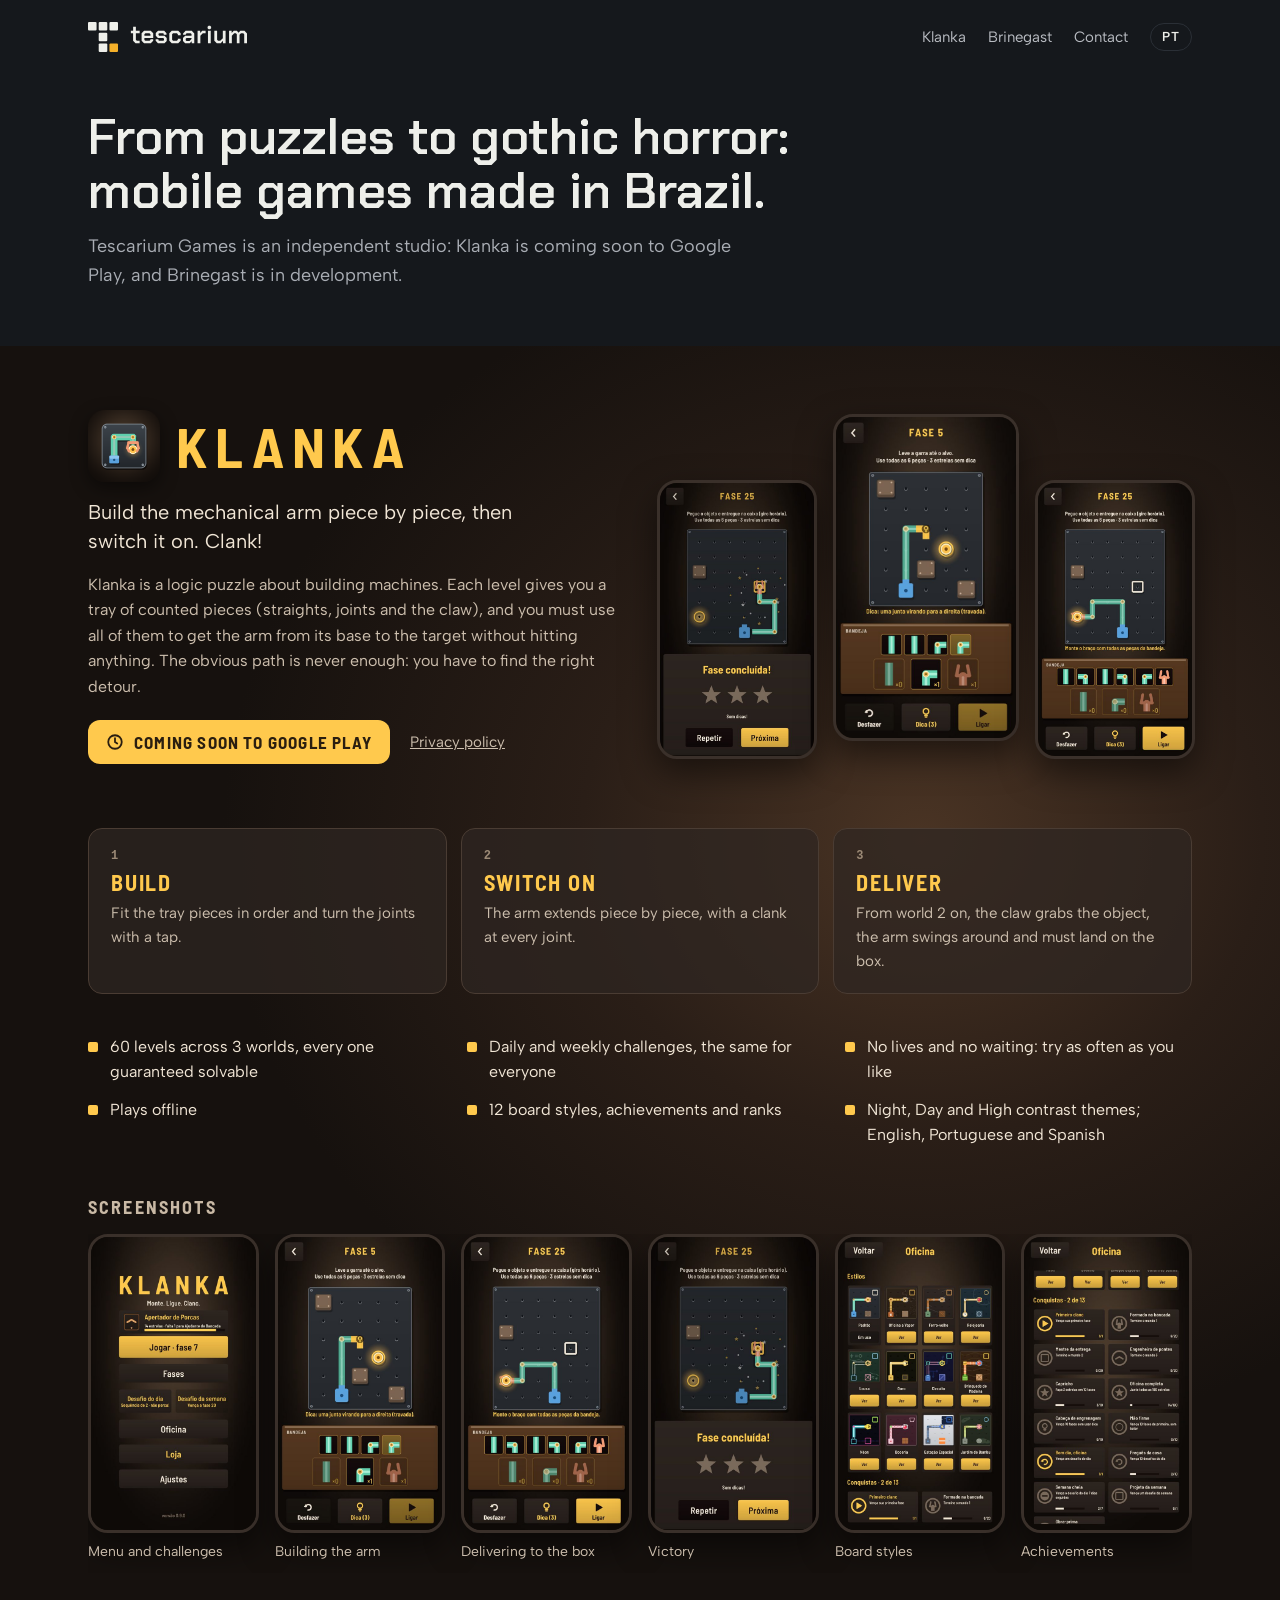
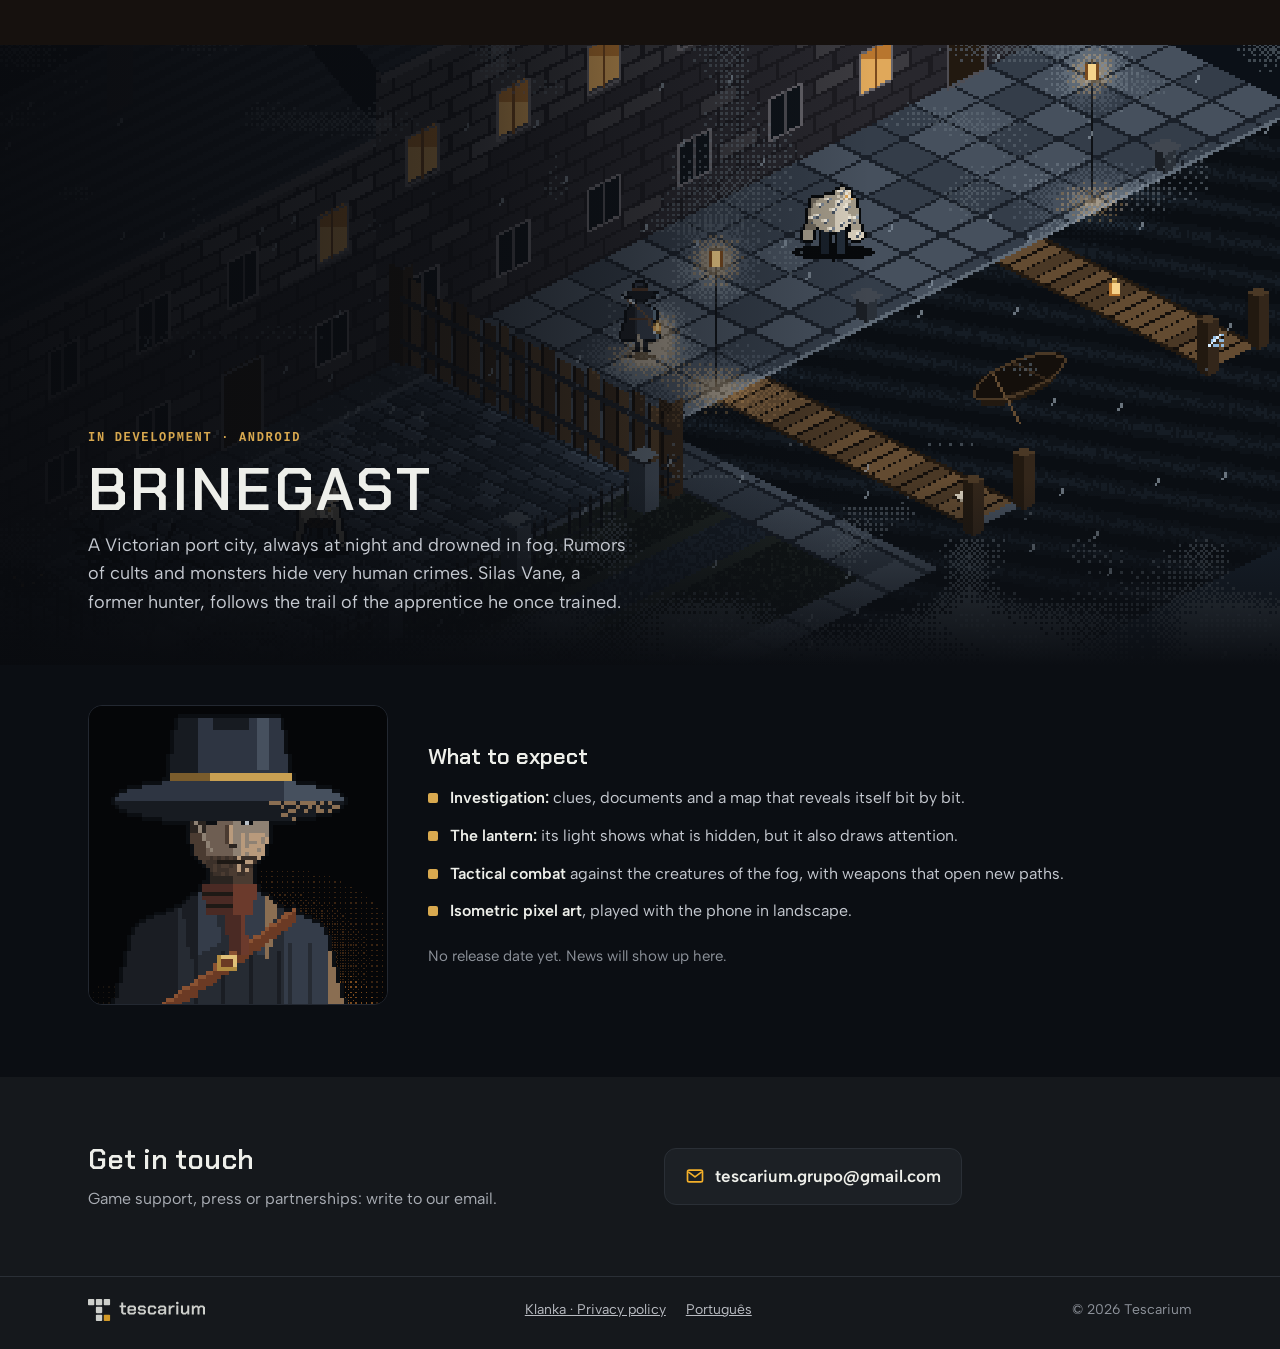
==== en/index.html @ 8f5c5b1d "Site: nova frase de abertura (pt e en) "Do quebra-cabeca ao horror gotico: jogos para celular feitos" ====
<!DOCTYPE html>
<html lang="en">
<head>
<meta charset="utf-8">
<meta name="viewport" content="width=device-width, initial-scale=1">
<title>Tescarium Games · Klanka and Brinegast</title>
<meta name="description" content="Independent mobile game studio from Brazil. Klanka, a puzzle about building mechanical arms, is coming soon to Google Play. Brinegast, a gothic horror game in pixel art, is in development.">
<link rel="canonical" href="https://tescarium.github.io/en/">
<link rel="alternate" hreflang="pt-BR" href="https://tescarium.github.io/">
<link rel="alternate" hreflang="en" href="https://tescarium.github.io/en/">
<link rel="alternate" hreflang="x-default" href="https://tescarium.github.io/en/">
<meta property="og:type" content="website">
<meta property="og:site_name" content="Tescarium">
<meta property="og:title" content="Tescarium Games · Klanka and Brinegast">
<meta property="og:description" content="Klanka is coming soon to Google Play. Brinegast is in development.">
<meta property="og:url" content="https://tescarium.github.io/en/">
<meta property="og:image" content="https://tescarium.github.io/img/og.jpg">
<meta property="og:image:width" content="1200">
<meta property="og:image:height" content="630">
<meta property="og:locale" content="en_US">
<meta property="og:locale:alternate" content="pt_BR">
<meta name="twitter:card" content="summary_large_image">
<meta name="theme-color" content="#15181C">
<link rel="icon" href="/favicon.ico" sizes="any">
<link rel="icon" href="/favicon.svg" type="image/svg+xml">
<link rel="apple-touch-icon" href="/apple-touch-icon.png">
<link rel="preload" href="/fonts/albert-sans.woff2" as="font" type="font/woff2" crossorigin>
<link rel="stylesheet" href="/estilo.css">
</head>
<body>
<a class="skip" href="#content">Skip to content</a>

<header class="wrap top">
  <a class="logo" href="/en/" aria-label="Tescarium, home"><img src="/img/logo-horizontal-negativo.svg" alt="Tescarium" width="1187" height="224"></a>
  <nav aria-label="Sections">
    <a href="#klanka">Klanka</a>
    <a href="#brinegast">Brinegast</a>
    <a class="sec" href="#contact">Contact</a>
    <a class="lang" href="/" hreflang="pt-BR" lang="pt-BR">PT</a>
  </nav>
</header>

<main id="content">
  <section class="wrap studio">
    <h1>From puzzles to gothic horror: mobile games made in Brazil.</h1>
    <p>Tescarium Games is an independent studio: Klanka is coming soon to Google Play, and Brinegast is in development.</p>
  </section>

  <section class="klanka" id="klanka" aria-labelledby="klanka-title">
    <div class="wrap">
      <div class="k-hero">
        <div class="k-text">
          <div class="k-name"><img src="/img/klanka-icone.png" alt="" width="512" height="512"><h2 id="klanka-title">KLANKA</h2></div>
          <p class="k-lead">Build the mechanical arm piece by piece, then switch it on. Clank!</p>
          <p class="k-desc">Klanka is a logic puzzle about building machines. Each level gives you a tray of counted pieces (straights, joints and the claw), and you must use all of them to get the arm from its base to the target without hitting anything. The obvious path is never enough: you have to find the right detour.</p>
          <div class="k-actions">
            <span class="soon"><svg viewBox="0 0 24 24" fill="none" stroke="currentColor" stroke-width="2.4" stroke-linecap="round" aria-hidden="true"><circle cx="12" cy="12" r="9"/><path d="M12 7v5l3 2"/></svg>Coming soon to Google Play</span>
            <a href="/klanka/privacidade/#en">Privacy policy</a>
          </div>
        </div>
        <div class="phones">
          <img class="phone" src="/img/klanka-04.jpg" alt="Victory screen with three stars" width="540" height="960">
          <img class="phone mid" src="/img/klanka-02.jpg" alt="Level 5: building the arm on the grid, with the tray of pieces below" width="540" height="960">
          <img class="phone" src="/img/klanka-03.jpg" alt="World 2 level: the arm delivers the object to the box" width="540" height="960">
        </div>
      </div>

      <div class="k-how">
        <div class="step"><i>1</i><b>Build</b><span>Fit the tray pieces in order and turn the joints with a tap.</span></div>
        <div class="step"><i>2</i><b>Switch on</b><span>The arm extends piece by piece, with a clank at every joint.</span></div>
        <div class="step"><i>3</i><b>Deliver</b><span>From world 2 on, the claw grabs the object, the arm swings around and must land on the box.</span></div>
      </div>

      <ul class="k-feats">
        <li>60 levels across 3 worlds, every one guaranteed solvable</li>
        <li>Daily and weekly challenges, the same for everyone</li>
        <li>No lives and no waiting: try as often as you like</li>
        <li>Plays offline</li>
        <li>12 board styles, achievements and ranks</li>
        <li>Night, Day and High contrast themes; English, Portuguese and Spanish</li>
      </ul>

      <div class="k-shots">
        <h3>Screenshots</h3>
        <div class="shots">
          <figure><img class="phone" src="/img/klanka-01.jpg" alt="" width="540" height="960" loading="lazy"><figcaption>Menu and challenges</figcaption></figure>
          <figure><img class="phone" src="/img/klanka-02.jpg" alt="" width="540" height="960" loading="lazy"><figcaption>Building the arm</figcaption></figure>
          <figure><img class="phone" src="/img/klanka-03.jpg" alt="" width="540" height="960"><figcaption>Delivering to the box</figcaption></figure>
          <figure><img class="phone" src="/img/klanka-04.jpg" alt="" width="540" height="960"><figcaption>Victory</figcaption></figure>
          <figure><img class="phone" src="/img/klanka-05.jpg" alt="" width="540" height="960" loading="lazy"><figcaption>Board styles</figcaption></figure>
          <figure><img class="phone" src="/img/klanka-06.jpg" alt="" width="540" height="960" loading="lazy"><figcaption>Achievements</figcaption></figure>
        </div>
      </div>
    </div>
  </section>

  <section class="brinegast" id="brinegast" aria-labelledby="brinegast-title">
    <div class="b-scene">
      <img class="px" src="/img/brinegast-docas.png" alt="The Brinegast docks at night, with lamps, fog and creatures in the street" width="1440" height="810" loading="lazy">
      <div class="wrap b-text">
        <div>
          <span class="eyebrow">In development · Android</span>
          <h2 id="brinegast-title">BRINEGAST</h2>
          <p>A Victorian port city, always at night and drowned in fog. Rumors of cults and monsters hide very human crimes. Silas Vane, a former hunter, follows the trail of the apprentice he once trained.</p>
        </div>
      </div>
    </div>
    <div class="wrap b-more">
      <img class="px portrait" src="/img/brinegast-silas.png" alt="Pixel art portrait of Silas Vane in a wide-brimmed hat" width="680" height="680" loading="lazy">
      <div>
        <h3>What to expect</h3>
        <ul>
          <li><span><b>Investigation:</b> clues, documents and a map that reveals itself bit by bit.</span></li>
          <li><span><b>The lantern:</b> its light shows what is hidden, but it also draws attention.</span></li>
          <li><span><b>Tactical combat</b> against the creatures of the fog, with weapons that open new paths.</span></li>
          <li><span><b>Isometric pixel art</b>, played with the phone in landscape.</span></li>
        </ul>
        <p class="b-note">No release date yet. News will show up here.</p>
      </div>
    </div>
  </section>

  <section class="wrap contact" id="contact" aria-labelledby="contact-title">
    <div>
      <h2 id="contact-title">Get in touch</h2>
      <p>Game support, press or partnerships: write to our email.</p>
    </div>
    <a class="mail" href="mailto:tescarium.grupo@gmail.com"><svg viewBox="0 0 24 24" fill="none" stroke="currentColor" stroke-width="2" stroke-linejoin="round" aria-hidden="true"><rect x="3" y="5" width="18" height="14" rx="2"/><path d="m4 7 8 6 8-6"/></svg>tescarium.grupo@gmail.com</a>
  </section>
</main>

<footer>
  <div class="wrap">
    <img src="/img/logo-horizontal-negativo.svg" alt="Tescarium" width="1187" height="224">
    <nav aria-label="Footer">
      <a href="/klanka/privacidade/#en">Klanka · Privacy policy</a>
      <a href="/" hreflang="pt-BR" lang="pt-BR">Português</a>
    </nav>
    <span>© 2026 Tescarium</span>
  </div>
</footer>
</body>
</html>
---- estilo.css ----
/* Site da Tescarium — opção B "Noite" (escolhida em 2026-10-06).
   Tema escuro de propósito: cada jogo aparece no próprio visual. Fontes locais (licença OFL em fonts/). */
@font-face{font-family:"Albert Sans";src:url("/fonts/albert-sans.woff2") format("woff2");font-weight:400 700;font-display:swap}
@font-face{font-family:"Chakra Petch";src:url("/fonts/chakra-petch-600.ttf") format("truetype");font-weight:600;font-display:swap}
@font-face{font-family:"Barlow Semi Condensed";src:url("/fonts/barlow-semi-condensed-700.ttf") format("truetype");font-weight:700;font-display:swap}

:root{
  color-scheme:dark;
  --bg:#15181C; --panel:#1C2025; --line:#2A2F36; --text:#EEEFEA; --muted:#A9ADB4; --amber:#F4B02A;
  --k-bg:#16110E; --k-glow:#4A3424; --k-text:#F1E6D6; --k-muted:#CDBFAE; --k-amber:#FFC94D; --k-card:#2E2622;
  --b-bg:#0B0E13; --b-gold:#D9A94F; --b-text:#C5C9D0;
  --sans:"Albert Sans","Segoe UI",system-ui,sans-serif;
  --brand:"Chakra Petch","Segoe UI",sans-serif;
  --klanka:"Barlow Semi Condensed","Arial Narrow","Segoe UI",sans-serif;
  --mono:ui-monospace,"Cascadia Mono",Consolas,monospace;
}
*{box-sizing:border-box}
html{scroll-behavior:smooth}
@media (prefers-reduced-motion:reduce){html{scroll-behavior:auto}}
body{margin:0;background:var(--bg);color:var(--text);font:16px/1.6 var(--sans)}
img{display:block;max-width:100%;height:auto}
a{color:inherit}
a:focus-visible,button:focus-visible{outline:2px solid var(--amber);outline-offset:3px;border-radius:4px}
.px{image-rendering:pixelated}
.wrap{max-width:1160px;margin:0 auto;padding:0 28px}
.skip{position:absolute;left:-9999px;top:8px;background:var(--amber);color:#1E2227;padding:8px 14px;border-radius:6px;font-weight:600;z-index:10}
.skip:focus{left:12px}
.eyebrow{font:600 12px/1.4 var(--mono);letter-spacing:.14em;text-transform:uppercase}

/* topo */
.top{display:flex;align-items:center;justify-content:space-between;gap:16px;padding-top:22px;padding-bottom:22px}
.top .logo img{height:30px;width:auto}
.top nav{display:flex;align-items:center;gap:22px;font-size:15px}
.top nav a{text-decoration:none;color:#B9BCC2}
.top nav a:hover{color:var(--text)}
.top nav .lang{border:1px solid var(--line);border-radius:999px;padding:3px 11px;font-size:13px;font-weight:600;letter-spacing:.06em;color:var(--text)}
@media (max-width:620px){.top nav .sec{display:none}}

/* estúdio */
.studio{padding-top:36px;padding-bottom:56px}
.studio h1{font:600 clamp(30px,4.6vw,50px)/1.08 var(--brand);margin:0 0 14px;max-width:22ch;text-wrap:balance}
.studio p{margin:0;max-width:60ch;color:var(--muted);font-size:18px}

/* ===== Klanka ===== */
.klanka{background:radial-gradient(ellipse 70% 60% at 72% 38%,var(--k-glow) 0%,#2A1E17 38%,var(--k-bg) 78%);color:var(--k-text);padding:64px 0 72px}
.k-hero{display:grid;grid-template-columns:repeat(auto-fit,minmax(min(100%,360px),1fr));gap:40px;align-items:center}
.k-text{display:flex;flex-direction:column;gap:16px}
.k-name{display:flex;align-items:center;gap:16px}
.k-name img{width:72px;height:72px;border-radius:17px;box-shadow:0 6px 18px rgba(0,0,0,.45)}
.k-name h2{margin:0;font:700 clamp(40px,6vw,56px)/1 var(--klanka);letter-spacing:.14em;color:var(--k-amber)}
.k-lead{margin:0;font-size:20px;line-height:1.45;color:var(--k-text);max-width:34ch}
.k-text p.k-desc{margin:0;color:var(--k-muted);max-width:56ch}
.k-actions{display:flex;flex-wrap:wrap;align-items:center;gap:12px 20px;margin-top:4px}
.soon{display:inline-flex;align-items:center;gap:10px;padding:12px 18px;border-radius:12px;background:var(--k-amber);color:#2A1E10;font:700 17px var(--klanka);letter-spacing:.07em;text-transform:uppercase}
.soon svg{width:18px;height:18px}
.k-actions a{color:var(--k-muted);font-size:15px}
.phones{display:flex;justify-content:center;align-items:flex-end;gap:16px}
.phone{border-radius:20px;border:3px solid #3A302A;box-shadow:0 14px 34px rgba(0,0,0,.5);background:var(--k-bg)}
.phones .phone{width:30%;max-width:170px}
.phones .phone.mid{width:35%;max-width:200px;margin-bottom:18px}

.k-how{margin-top:64px;display:grid;grid-template-columns:repeat(auto-fit,minmax(min(100%,240px),1fr));gap:14px}
.step{background:rgba(46,38,34,.72);border:1px solid #4A3C33;border-radius:14px;padding:20px 22px;display:flex;flex-direction:column;gap:6px}
.step b{font:700 22px var(--klanka);letter-spacing:.08em;text-transform:uppercase;color:var(--k-amber)}
.step span{color:var(--k-muted);font-size:15px}
.step i{font:600 12px var(--mono);font-style:normal;letter-spacing:.12em;color:#9C8A76}

.k-feats{margin:40px 0 0;padding:0;list-style:none;display:grid;grid-template-columns:repeat(auto-fit,minmax(min(100%,300px),1fr));gap:12px 32px}
.k-feats li{display:flex;gap:12px;align-items:flex-start;color:var(--k-text)}
.k-feats li::before{content:"";flex:none;width:10px;height:10px;margin-top:8px;border-radius:2px;background:var(--k-amber)}

.k-shots{margin-top:48px}
.k-shots h3{margin:0 0 16px;font:700 18px var(--klanka);letter-spacing:.12em;text-transform:uppercase;color:#C9B9A5}
.shots{display:grid;grid-auto-flow:column;grid-auto-columns:minmax(150px,1fr);gap:16px;overflow-x:auto;padding-bottom:10px;scroll-snap-type:x mandatory}
.shots figure{margin:0;scroll-snap-align:start;display:flex;flex-direction:column;gap:8px}
.shots figcaption{font-size:14px;color:var(--k-muted)}

/* ===== Brinegast ===== */
.brinegast{background:var(--b-bg)}
.b-scene{position:relative;min-height:min(78vh,620px);display:flex;align-items:flex-end;overflow:hidden}
.b-scene > img{position:absolute;inset:0;width:100%;height:100%;object-fit:cover}
.b-scene::after{content:"";position:absolute;inset:0;background:linear-gradient(90deg,rgba(9,11,15,.94) 0%,rgba(9,11,15,.72) 36%,rgba(9,11,15,0) 68%),linear-gradient(0deg,rgba(11,14,19,1) 0%,rgba(11,14,19,0) 30%)}
.b-text{position:relative;z-index:1;padding-top:48px;padding-bottom:48px;width:100%}
.b-text > div{max-width:540px;display:flex;flex-direction:column;gap:12px}
.b-text .eyebrow{color:var(--b-gold)}
.b-text h2{margin:0;font:600 clamp(40px,6vw,60px)/1 var(--brand);letter-spacing:.05em}
.b-text p{margin:0;color:var(--b-text);font-size:18px}
@media (max-width:720px){.b-scene::after{background:linear-gradient(0deg,rgba(9,11,15,.96) 0%,rgba(9,11,15,.8) 45%,rgba(9,11,15,.2) 100%)}}
.b-more{display:grid;grid-template-columns:minmax(0,300px) 1fr;gap:40px;align-items:center;padding-top:40px;padding-bottom:72px}
@media (max-width:720px){.b-more{grid-template-columns:1fr}.b-more .portrait{max-width:260px}}
.portrait{border-radius:14px;border:1px solid #232831}
.b-more h3{margin:0 0 14px;font:600 22px var(--brand);color:var(--text)}
.b-more ul{margin:0;padding:0;list-style:none;display:flex;flex-direction:column;gap:12px}
.b-more li{display:flex;gap:12px;color:var(--b-text)}
.b-more li::before{content:"";flex:none;width:10px;height:10px;margin-top:8px;border-radius:2px;background:var(--b-gold)}
.b-more li b{color:var(--text);font-weight:600}
.b-note{margin:20px 0 0;color:#8D929A;font-size:15px}

/* contato e rodapé */
.contact{padding-top:64px;padding-bottom:64px;display:grid;grid-template-columns:repeat(auto-fit,minmax(min(100%,320px),1fr));gap:24px 48px;align-items:center}
.contact h2{margin:0 0 8px;font:600 28px var(--brand)}
.contact p{margin:0;color:var(--muted)}
.mail{justify-self:start;display:inline-flex;align-items:center;gap:10px;padding:14px 20px;border-radius:12px;border:1px solid var(--line);background:var(--panel);text-decoration:none;font-weight:600;font-size:17px}
.mail:hover{border-color:var(--amber)}
.mail svg{width:20px;height:20px;color:var(--amber)}
footer{border-top:1px solid var(--line)}
footer .wrap{display:flex;flex-wrap:wrap;justify-content:space-between;align-items:center;gap:12px 24px;padding-top:22px;padding-bottom:28px;font-size:14px;color:#8D929A}
footer img{height:22px;width:auto;opacity:.85}
footer nav{display:flex;flex-wrap:wrap;gap:8px 20px}
footer a{color:#B9BCC2}
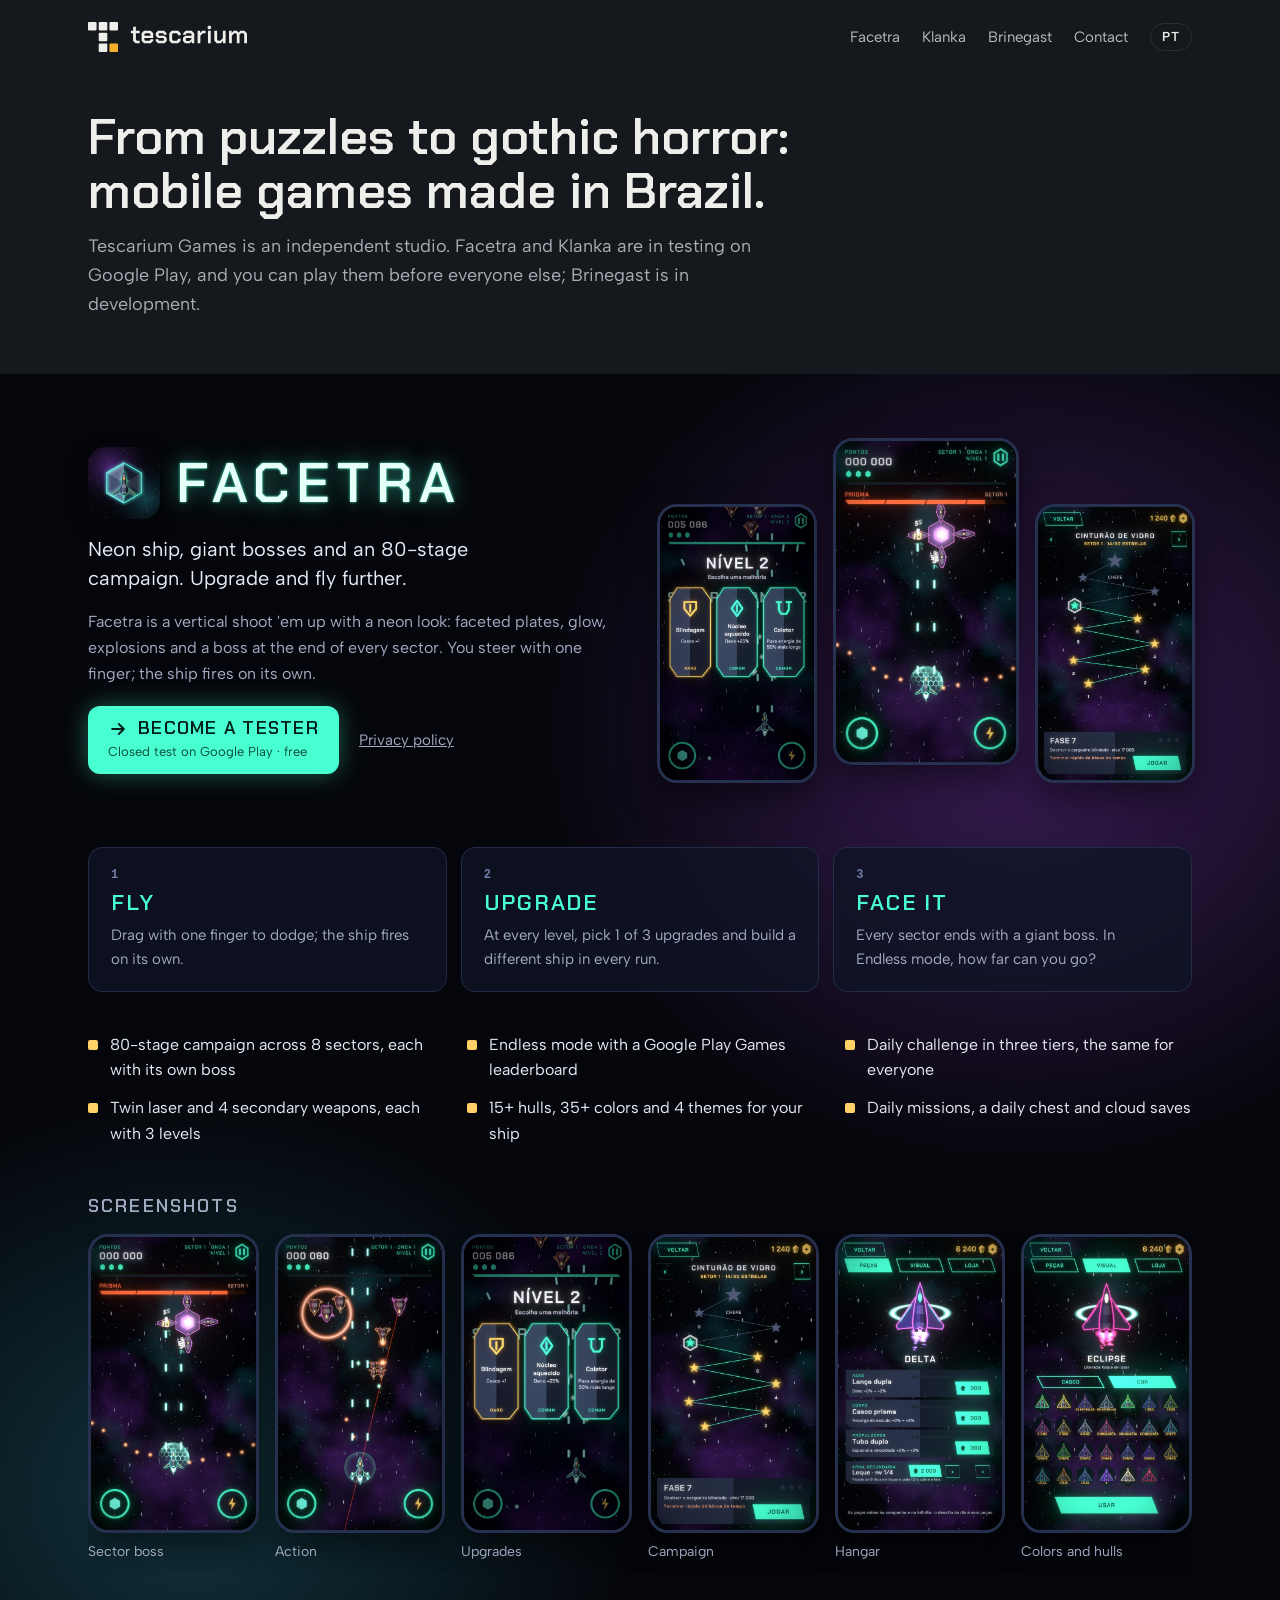
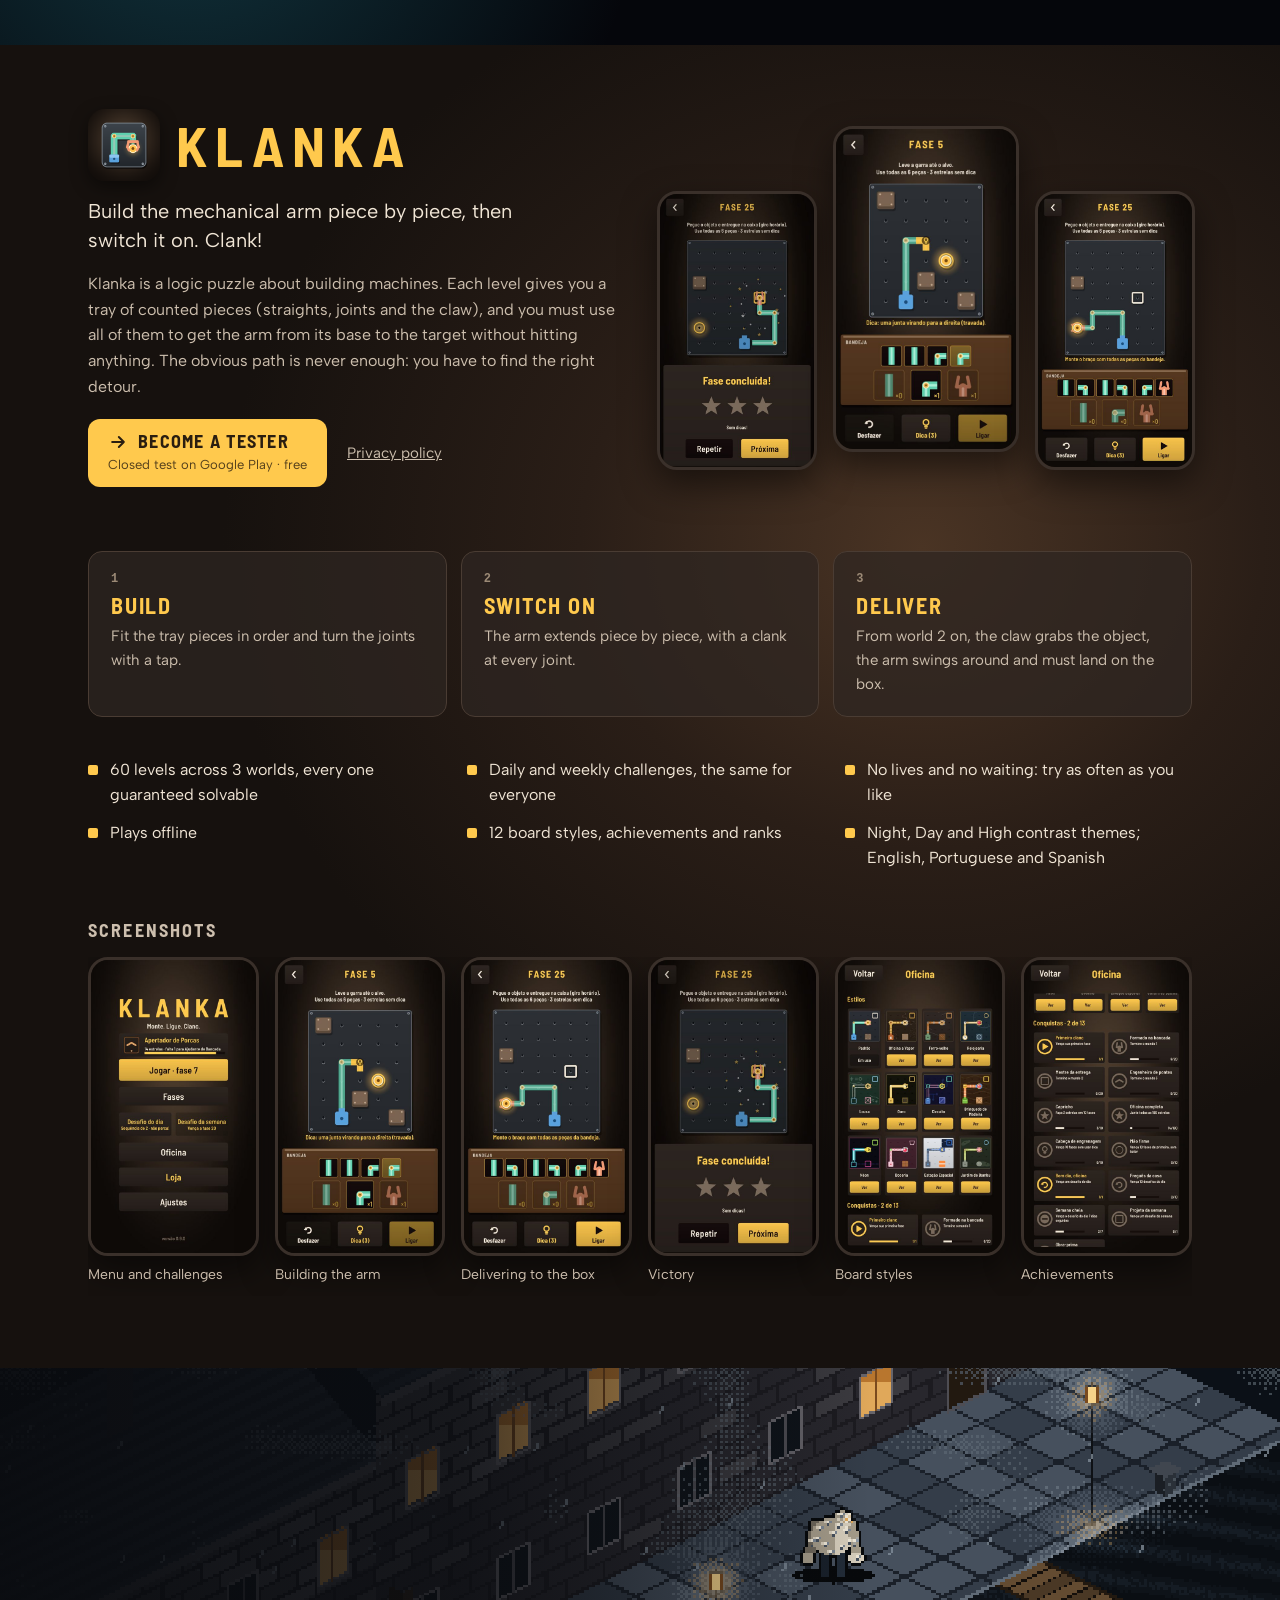
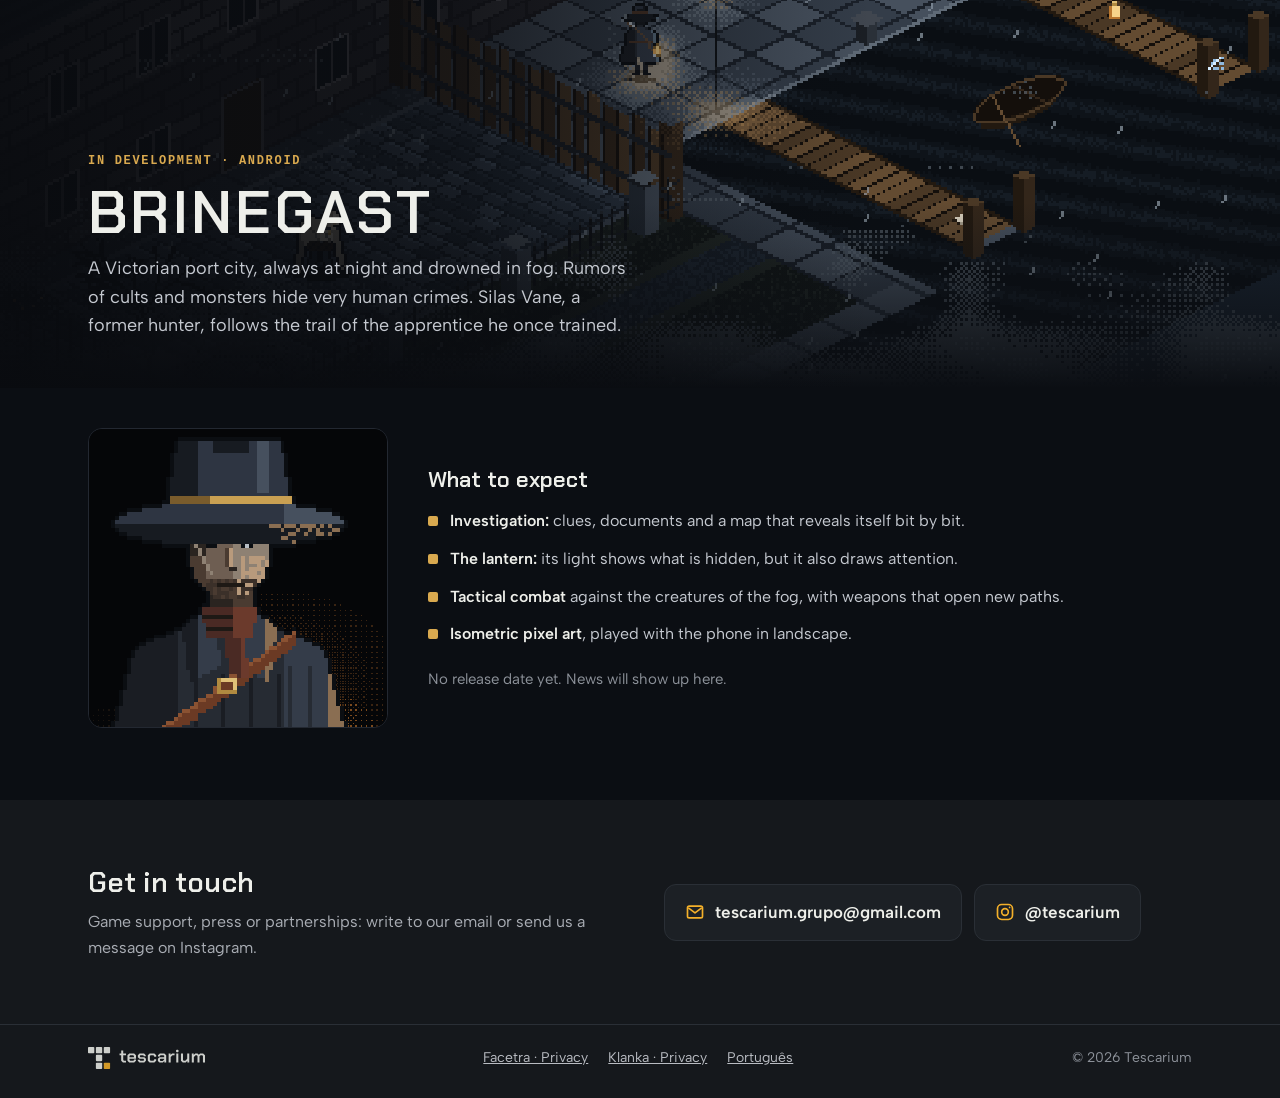
==== commit 727052a1: "Site: Facetra no topo e botao "Seja testador" em cada jogo - Faixa do Facetra (neon) acima do Klanka" ====
--- a/en/index.html
+++ b/en/index.html
@@ -3,16 +3,16 @@
 <head>
 <meta charset="utf-8">
 <meta name="viewport" content="width=device-width, initial-scale=1">
-<title>Tescarium Games · Klanka and Brinegast</title>
-<meta name="description" content="Independent mobile game studio from Brazil. Klanka, a puzzle about building mechanical arms, is coming soon to Google Play. Brinegast, a gothic horror game in pixel art, is in development.">
+<title>Tescarium Games · Facetra, Klanka and Brinegast</title>
+<meta name="description" content="Independent mobile game studio from Brazil. Facetra, a neon shoot 'em up, and Klanka, a puzzle about building mechanical arms, are in testing on Google Play: become a tester. Brinegast, a gothic horror game in pixel art, is in development.">
 <link rel="canonical" href="https://tescarium.github.io/en/">
 <link rel="alternate" hreflang="pt-BR" href="https://tescarium.github.io/">
 <link rel="alternate" hreflang="en" href="https://tescarium.github.io/en/">
 <link rel="alternate" hreflang="x-default" href="https://tescarium.github.io/en/">
 <meta property="og:type" content="website">
 <meta property="og:site_name" content="Tescarium">
-<meta property="og:title" content="Tescarium Games · Klanka and Brinegast">
-<meta property="og:description" content="Klanka is coming soon to Google Play. Brinegast is in development.">
+<meta property="og:title" content="Tescarium Games · Facetra, Klanka and Brinegast">
+<meta property="og:description" content="Facetra and Klanka are in testing on Google Play: play them before everyone else. Brinegast is in development.">
 <meta property="og:url" content="https://tescarium.github.io/en/">
 <meta property="og:image" content="https://tescarium.github.io/img/og.jpg">
 <meta property="og:image:width" content="1200">
@@ -33,8 +33,9 @@
 <header class="wrap top">
   <a class="logo" href="/en/" aria-label="Tescarium, home"><img src="/img/logo-horizontal-negativo.svg" alt="Tescarium" width="1187" height="224"></a>
   <nav aria-label="Sections">
+    <a href="#facetra">Facetra</a>
     <a href="#klanka">Klanka</a>
-    <a href="#brinegast">Brinegast</a>
+    <a class="opt" href="#brinegast">Brinegast</a>
     <a class="sec" href="#contact">Contact</a>
     <a class="lang" href="/" hreflang="pt-BR" lang="pt-BR">PT</a>
   </nav>
@@ -43,35 +44,87 @@
 <main id="content">
   <section class="wrap studio">
     <h1>From puzzles to gothic horror: mobile games made in Brazil.</h1>
-    <p>Tescarium Games is an independent studio: Klanka is coming soon to Google Play, and Brinegast is in development.</p>
-  </section>
-
-  <section class="klanka" id="klanka" aria-labelledby="klanka-title">
+    <p>Tescarium Games is an independent studio. Facetra and Klanka are in testing on Google Play, and you can play them before everyone else; Brinegast is in development.</p>
+  </section>
+
+  <!-- ===== FACETRA ===== -->
+  <section class="jogo facetra" id="facetra" aria-labelledby="facetra-title">
     <div class="wrap">
-      <div class="k-hero">
-        <div class="k-text">
-          <div class="k-name"><img src="/img/klanka-icone.png" alt="" width="512" height="512"><h2 id="klanka-title">KLANKA</h2></div>
-          <p class="k-lead">Build the mechanical arm piece by piece, then switch it on. Clank!</p>
-          <p class="k-desc">Klanka is a logic puzzle about building machines. Each level gives you a tray of counted pieces (straights, joints and the claw), and you must use all of them to get the arm from its base to the target without hitting anything. The obvious path is never enough: you have to find the right detour.</p>
-          <div class="k-actions">
-            <span class="soon"><svg viewBox="0 0 24 24" fill="none" stroke="currentColor" stroke-width="2.4" stroke-linecap="round" aria-hidden="true"><circle cx="12" cy="12" r="9"/><path d="M12 7v5l3 2"/></svg>Coming soon to Google Play</span>
+      <div class="g-hero">
+        <div class="g-text">
+          <div class="g-name"><img src="/img/facetra-icone.png" alt="" width="256" height="256"><h2 id="facetra-title">FACETRA</h2></div>
+          <p class="g-lead">Neon ship, giant bosses and an 80-stage campaign. Upgrade and fly further.</p>
+          <p class="g-desc">Facetra is a vertical shoot 'em up with a neon look: faceted plates, glow, explosions and a boss at the end of every sector. You steer with one finger; the ship fires on its own.</p>
+          <div class="g-actions">
+            <!-- When the game is published: switch to the store link (https://play.google.com/store/apps/details?id=com.tescarium.facetra) and "Get it on Google Play". -->
+            <a class="cta" href="/facetra/testar/#en"><b><svg viewBox="0 0 24 24" fill="none" stroke="currentColor" stroke-width="2.4" stroke-linecap="round" stroke-linejoin="round" aria-hidden="true"><path d="M5 12h14M13 6l6 6-6 6"/></svg>Become a tester</b><small>Closed test on Google Play · free</small></a>
+            <a href="/facetra/privacidade/#en">Privacy policy</a>
+          </div>
+        </div>
+        <div class="phones">
+          <img class="phone" src="/img/facetra-03.jpg" alt="Picking 1 of 3 upgrades after leveling up" width="540" height="960">
+          <img class="phone mid" src="/img/facetra-01.jpg" alt="Fighting the Prisma boss, with the ship's shield up" width="540" height="960">
+          <img class="phone" src="/img/facetra-04.jpg" alt="Campaign map with the sector's stages" width="540" height="960">
+        </div>
+      </div>
+
+      <div class="g-how">
+        <div class="step"><i>1</i><b>Fly</b><span>Drag with one finger to dodge; the ship fires on its own.</span></div>
+        <div class="step"><i>2</i><b>Upgrade</b><span>At every level, pick 1 of 3 upgrades and build a different ship in every run.</span></div>
+        <div class="step"><i>3</i><b>Face it</b><span>Every sector ends with a giant boss. In Endless mode, how far can you go?</span></div>
+      </div>
+
+      <ul class="g-feats">
+        <li>80-stage campaign across 8 sectors, each with its own boss</li>
+        <li>Endless mode with a Google Play Games leaderboard</li>
+        <li>Daily challenge in three tiers, the same for everyone</li>
+        <li>Twin laser and 4 secondary weapons, each with 3 levels</li>
+        <li>15+ hulls, 35+ colors and 4 themes for your ship</li>
+        <li>Daily missions, a daily chest and cloud saves</li>
+      </ul>
+
+      <div class="g-shots">
+        <h3>Screenshots</h3>
+        <div class="shots">
+          <figure><img class="phone" src="/img/facetra-01.jpg" alt="" width="540" height="960" loading="lazy"><figcaption>Sector boss</figcaption></figure>
+          <figure><img class="phone" src="/img/facetra-02.jpg" alt="" width="540" height="960" loading="lazy"><figcaption>Action</figcaption></figure>
+          <figure><img class="phone" src="/img/facetra-03.jpg" alt="" width="540" height="960" loading="lazy"><figcaption>Upgrades</figcaption></figure>
+          <figure><img class="phone" src="/img/facetra-04.jpg" alt="" width="540" height="960" loading="lazy"><figcaption>Campaign</figcaption></figure>
+          <figure><img class="phone" src="/img/facetra-05.jpg" alt="" width="540" height="960" loading="lazy"><figcaption>Hangar</figcaption></figure>
+          <figure><img class="phone" src="/img/facetra-06.jpg" alt="" width="540" height="960" loading="lazy"><figcaption>Colors and hulls</figcaption></figure>
+        </div>
+      </div>
+    </div>
+  </section>
+
+  <!-- ===== KLANKA ===== -->
+  <section class="jogo klanka" id="klanka" aria-labelledby="klanka-title">
+    <div class="wrap">
+      <div class="g-hero">
+        <div class="g-text">
+          <div class="g-name"><img src="/img/klanka-icone.png" alt="" width="512" height="512" loading="lazy"><h2 id="klanka-title">KLANKA</h2></div>
+          <p class="g-lead">Build the mechanical arm piece by piece, then switch it on. Clank!</p>
+          <p class="g-desc">Klanka is a logic puzzle about building machines. Each level gives you a tray of counted pieces (straights, joints and the claw), and you must use all of them to get the arm from its base to the target without hitting anything. The obvious path is never enough: you have to find the right detour.</p>
+          <div class="g-actions">
+            <!-- When the game is published: switch to the store link (https://play.google.com/store/apps/details?id=com.tescarium.klanka) and "Get it on Google Play". -->
+            <a class="cta" href="/klanka/testar/#en"><b><svg viewBox="0 0 24 24" fill="none" stroke="currentColor" stroke-width="2.4" stroke-linecap="round" stroke-linejoin="round" aria-hidden="true"><path d="M5 12h14M13 6l6 6-6 6"/></svg>Become a tester</b><small>Closed test on Google Play · free</small></a>
             <a href="/klanka/privacidade/#en">Privacy policy</a>
           </div>
         </div>
         <div class="phones">
-          <img class="phone" src="/img/klanka-04.jpg" alt="Victory screen with three stars" width="540" height="960">
-          <img class="phone mid" src="/img/klanka-02.jpg" alt="Level 5: building the arm on the grid, with the tray of pieces below" width="540" height="960">
-          <img class="phone" src="/img/klanka-03.jpg" alt="World 2 level: the arm delivers the object to the box" width="540" height="960">
-        </div>
-      </div>
-
-      <div class="k-how">
+          <img class="phone" src="/img/klanka-04.jpg" alt="Victory screen with three stars" width="540" height="960" loading="lazy">
+          <img class="phone mid" src="/img/klanka-02.jpg" alt="Level 5: building the arm on the grid, with the tray of pieces below" width="540" height="960" loading="lazy">
+          <img class="phone" src="/img/klanka-03.jpg" alt="World 2 level: the arm delivers the object to the box" width="540" height="960" loading="lazy">
+        </div>
+      </div>
+
+      <div class="g-how">
         <div class="step"><i>1</i><b>Build</b><span>Fit the tray pieces in order and turn the joints with a tap.</span></div>
         <div class="step"><i>2</i><b>Switch on</b><span>The arm extends piece by piece, with a clank at every joint.</span></div>
         <div class="step"><i>3</i><b>Deliver</b><span>From world 2 on, the claw grabs the object, the arm swings around and must land on the box.</span></div>
       </div>
 
-      <ul class="k-feats">
+      <ul class="g-feats">
         <li>60 levels across 3 worlds, every one guaranteed solvable</li>
         <li>Daily and weekly challenges, the same for everyone</li>
         <li>No lives and no waiting: try as often as you like</li>
@@ -80,13 +133,13 @@
         <li>Night, Day and High contrast themes; English, Portuguese and Spanish</li>
       </ul>
 
-      <div class="k-shots">
+      <div class="g-shots">
         <h3>Screenshots</h3>
         <div class="shots">
           <figure><img class="phone" src="/img/klanka-01.jpg" alt="" width="540" height="960" loading="lazy"><figcaption>Menu and challenges</figcaption></figure>
           <figure><img class="phone" src="/img/klanka-02.jpg" alt="" width="540" height="960" loading="lazy"><figcaption>Building the arm</figcaption></figure>
-          <figure><img class="phone" src="/img/klanka-03.jpg" alt="" width="540" height="960"><figcaption>Delivering to the box</figcaption></figure>
-          <figure><img class="phone" src="/img/klanka-04.jpg" alt="" width="540" height="960"><figcaption>Victory</figcaption></figure>
+          <figure><img class="phone" src="/img/klanka-03.jpg" alt="" width="540" height="960" loading="lazy"><figcaption>Delivering to the box</figcaption></figure>
+          <figure><img class="phone" src="/img/klanka-04.jpg" alt="" width="540" height="960" loading="lazy"><figcaption>Victory</figcaption></figure>
           <figure><img class="phone" src="/img/klanka-05.jpg" alt="" width="540" height="960" loading="lazy"><figcaption>Board styles</figcaption></figure>
           <figure><img class="phone" src="/img/klanka-06.jpg" alt="" width="540" height="960" loading="lazy"><figcaption>Achievements</figcaption></figure>
         </div>
@@ -94,6 +147,7 @@
     </div>
   </section>
 
+  <!-- ===== BRINEGAST ===== -->
   <section class="brinegast" id="brinegast" aria-labelledby="brinegast-title">
     <div class="b-scene">
       <img class="px" src="/img/brinegast-docas.png" alt="The Brinegast docks at night, with lamps, fog and creatures in the street" width="1440" height="810" loading="lazy">
@@ -123,9 +177,12 @@
   <section class="wrap contact" id="contact" aria-labelledby="contact-title">
     <div>
       <h2 id="contact-title">Get in touch</h2>
-      <p>Game support, press or partnerships: write to our email.</p>
-    </div>
-    <a class="mail" href="mailto:tescarium.grupo@gmail.com"><svg viewBox="0 0 24 24" fill="none" stroke="currentColor" stroke-width="2" stroke-linejoin="round" aria-hidden="true"><rect x="3" y="5" width="18" height="14" rx="2"/><path d="m4 7 8 6 8-6"/></svg>tescarium.grupo@gmail.com</a>
+      <p>Game support, press or partnerships: write to our email or send us a message on Instagram.</p>
+    </div>
+    <div class="links">
+      <a class="mail" href="mailto:tescarium.grupo@gmail.com"><svg viewBox="0 0 24 24" fill="none" stroke="currentColor" stroke-width="2" stroke-linejoin="round" aria-hidden="true"><rect x="3" y="5" width="18" height="14" rx="2"/><path d="m4 7 8 6 8-6"/></svg>tescarium.grupo@gmail.com</a>
+      <a class="mail" href="https://www.instagram.com/tescarium/"><svg viewBox="0 0 24 24" fill="none" stroke="currentColor" stroke-width="2" aria-hidden="true"><rect x="3" y="3" width="18" height="18" rx="5"/><circle cx="12" cy="12" r="4"/><circle cx="17.5" cy="6.5" r="1" fill="currentColor" stroke="none"/></svg>@tescarium</a>
+    </div>
   </section>
 </main>
 
@@ -133,7 +190,8 @@
   <div class="wrap">
     <img src="/img/logo-horizontal-negativo.svg" alt="Tescarium" width="1187" height="224">
     <nav aria-label="Footer">
-      <a href="/klanka/privacidade/#en">Klanka · Privacy policy</a>
+      <a href="/facetra/privacidade/#en">Facetra · Privacy</a>
+      <a href="/klanka/privacidade/#en">Klanka · Privacy</a>
       <a href="/" hreflang="pt-BR" lang="pt-BR">Português</a>
     </nav>
     <span>© 2026 Tescarium</span>
--- a/estilo.css
+++ b/estilo.css
@@ -1,5 +1,6 @@
-/* Site da Tescarium — opção B "Noite" (escolhida em 2026-10-06).
-   Tema escuro de propósito: cada jogo aparece no próprio visual. Fontes locais (licença OFL em fonts/). */
+/* Site da Tescarium — opção B "Noite" (D-139, 2026-10-06).
+   Tema escuro de propósito: cada jogo aparece numa faixa com o próprio visual (molde .jogo + cores por jogo).
+   Fontes locais (licença OFL em fonts/). */
 @font-face{font-family:"Albert Sans";src:url("/fonts/albert-sans.woff2") format("woff2");font-weight:400 700;font-display:swap}
 @font-face{font-family:"Chakra Petch";src:url("/fonts/chakra-petch-600.ttf") format("truetype");font-weight:600;font-display:swap}
 @font-face{font-family:"Barlow Semi Condensed";src:url("/fonts/barlow-semi-condensed-700.ttf") format("truetype");font-weight:700;font-display:swap}
@@ -7,7 +8,6 @@
 :root{
   color-scheme:dark;
   --bg:#15181C; --panel:#1C2025; --line:#2A2F36; --text:#EEEFEA; --muted:#A9ADB4; --amber:#F4B02A;
-  --k-bg:#16110E; --k-glow:#4A3424; --k-text:#F1E6D6; --k-muted:#CDBFAE; --k-amber:#FFC94D; --k-card:#2E2622;
   --b-bg:#0B0E13; --b-gold:#D9A94F; --b-text:#C5C9D0;
   --sans:"Albert Sans","Segoe UI",system-ui,sans-serif;
   --brand:"Chakra Petch","Segoe UI",sans-serif;
@@ -34,46 +34,68 @@
 .top nav a{text-decoration:none;color:#B9BCC2}
 .top nav a:hover{color:var(--text)}
 .top nav .lang{border:1px solid var(--line);border-radius:999px;padding:3px 11px;font-size:13px;font-weight:600;letter-spacing:.06em;color:var(--text)}
-@media (max-width:620px){.top nav .sec{display:none}}
+@media (max-width:700px){.top nav{gap:14px;font-size:14px}.top nav .sec{display:none}}
+@media (max-width:420px){.top nav .opt{display:none}}
 
 /* estúdio */
 .studio{padding-top:36px;padding-bottom:56px}
 .studio h1{font:600 clamp(30px,4.6vw,50px)/1.08 var(--brand);margin:0 0 14px;max-width:22ch;text-wrap:balance}
-.studio p{margin:0;max-width:60ch;color:var(--muted);font-size:18px}
+.studio p{margin:0;max-width:62ch;color:var(--muted);font-size:18px}
 
-/* ===== Klanka ===== */
-.klanka{background:radial-gradient(ellipse 70% 60% at 72% 38%,var(--k-glow) 0%,#2A1E17 38%,var(--k-bg) 78%);color:var(--k-text);padding:64px 0 72px}
-.k-hero{display:grid;grid-template-columns:repeat(auto-fit,minmax(min(100%,360px),1fr));gap:40px;align-items:center}
-.k-text{display:flex;flex-direction:column;gap:16px}
-.k-name{display:flex;align-items:center;gap:16px}
-.k-name img{width:72px;height:72px;border-radius:17px;box-shadow:0 6px 18px rgba(0,0,0,.45)}
-.k-name h2{margin:0;font:700 clamp(40px,6vw,56px)/1 var(--klanka);letter-spacing:.14em;color:var(--k-amber)}
-.k-lead{margin:0;font-size:20px;line-height:1.45;color:var(--k-text);max-width:34ch}
-.k-text p.k-desc{margin:0;color:var(--k-muted);max-width:56ch}
-.k-actions{display:flex;flex-wrap:wrap;align-items:center;gap:12px 20px;margin-top:4px}
-.soon{display:inline-flex;align-items:center;gap:10px;padding:12px 18px;border-radius:12px;background:var(--k-amber);color:#2A1E10;font:700 17px var(--klanka);letter-spacing:.07em;text-transform:uppercase}
-.soon svg{width:18px;height:18px}
-.k-actions a{color:var(--k-muted);font-size:15px}
+/* ===== molde da faixa de um jogo ===== */
+.jogo{color:var(--g-text);padding:64px 0 72px}
+.g-hero{display:grid;grid-template-columns:repeat(auto-fit,minmax(min(100%,360px),1fr));gap:40px;align-items:center}
+.g-text{display:flex;flex-direction:column;gap:16px}
+.g-name{display:flex;align-items:center;gap:16px}
+.g-name img{width:72px;height:72px;border-radius:17px;box-shadow:0 6px 18px rgba(0,0,0,.45)}
+.g-name h2{margin:0;font:var(--g-title-weight) clamp(40px,6vw,56px)/1 var(--g-title-font);letter-spacing:var(--g-title-ls);color:var(--g-title-color);text-shadow:var(--g-title-glow,none)}
+.g-lead{margin:0;font-size:20px;line-height:1.45;max-width:36ch}
+.g-desc{margin:0;color:var(--g-muted);max-width:56ch}
+.g-actions{display:flex;flex-wrap:wrap;align-items:center;gap:12px 20px;margin-top:4px}
+.cta{display:inline-flex;flex-direction:column;gap:2px;padding:12px 20px 11px;border-radius:12px;background:var(--g-accent);color:var(--g-on-accent);text-decoration:none;box-shadow:var(--g-cta-glow,none)}
+.cta b{display:flex;align-items:center;gap:10px;font:var(--g-cta-weight) 18px/1.2 var(--g-cta-font);letter-spacing:.07em;text-transform:uppercase}
+.cta b svg{width:20px;height:20px;flex:none}
+.cta small{font-size:13px;opacity:.8}
+.cta:hover{filter:brightness(1.07)}
+.g-actions > a:not(.cta){color:var(--g-muted);font-size:15px}
 .phones{display:flex;justify-content:center;align-items:flex-end;gap:16px}
-.phone{border-radius:20px;border:3px solid #3A302A;box-shadow:0 14px 34px rgba(0,0,0,.5);background:var(--k-bg)}
+.phone{border-radius:20px;border:3px solid var(--g-phone);box-shadow:0 14px 34px rgba(0,0,0,.5);background:#000}
 .phones .phone{width:30%;max-width:170px}
 .phones .phone.mid{width:35%;max-width:200px;margin-bottom:18px}
 
-.k-how{margin-top:64px;display:grid;grid-template-columns:repeat(auto-fit,minmax(min(100%,240px),1fr));gap:14px}
-.step{background:rgba(46,38,34,.72);border:1px solid #4A3C33;border-radius:14px;padding:20px 22px;display:flex;flex-direction:column;gap:6px}
-.step b{font:700 22px var(--klanka);letter-spacing:.08em;text-transform:uppercase;color:var(--k-amber)}
-.step span{color:var(--k-muted);font-size:15px}
-.step i{font:600 12px var(--mono);font-style:normal;letter-spacing:.12em;color:#9C8A76}
+.g-how{margin-top:64px;display:grid;grid-template-columns:repeat(auto-fit,minmax(min(100%,240px),1fr));gap:14px}
+.step{background:var(--g-card);border:1px solid var(--g-card-line);border-radius:14px;padding:20px 22px;display:flex;flex-direction:column;gap:6px}
+.step b{font:var(--g-cta-weight) 22px var(--g-cta-font);letter-spacing:.08em;text-transform:uppercase;color:var(--g-accent)}
+.step span{color:var(--g-muted);font-size:15px}
+.step i{font:600 12px var(--mono);font-style:normal;letter-spacing:.12em;color:var(--g-num)}
 
-.k-feats{margin:40px 0 0;padding:0;list-style:none;display:grid;grid-template-columns:repeat(auto-fit,minmax(min(100%,300px),1fr));gap:12px 32px}
-.k-feats li{display:flex;gap:12px;align-items:flex-start;color:var(--k-text)}
-.k-feats li::before{content:"";flex:none;width:10px;height:10px;margin-top:8px;border-radius:2px;background:var(--k-amber)}
+.g-feats{margin:40px 0 0;padding:0;list-style:none;display:grid;grid-template-columns:repeat(auto-fit,minmax(min(100%,300px),1fr));gap:12px 32px}
+.g-feats li{display:flex;gap:12px;align-items:flex-start}
+.g-feats li::before{content:"";flex:none;width:10px;height:10px;margin-top:8px;border-radius:2px;background:var(--g-bullet,var(--g-accent))}
 
-.k-shots{margin-top:48px}
-.k-shots h3{margin:0 0 16px;font:700 18px var(--klanka);letter-spacing:.12em;text-transform:uppercase;color:#C9B9A5}
+.g-shots{margin-top:48px}
+.g-shots h3{margin:0 0 16px;font:var(--g-cta-weight) 18px var(--g-cta-font);letter-spacing:.12em;text-transform:uppercase;color:var(--g-muted)}
 .shots{display:grid;grid-auto-flow:column;grid-auto-columns:minmax(150px,1fr);gap:16px;overflow-x:auto;padding-bottom:10px;scroll-snap-type:x mandatory}
 .shots figure{margin:0;scroll-snap-align:start;display:flex;flex-direction:column;gap:8px}
-.shots figcaption{font-size:14px;color:var(--k-muted)}
+.shots figcaption{font-size:14px;color:var(--g-muted)}
+
+/* Facetra: néon do "Casco Prismático" */
+.facetra{
+  --g-text:#E8EBF5; --g-muted:#A3ABC2; --g-accent:#48FFD1; --g-on-accent:#022019; --g-bullet:#FFD166;
+  --g-card:rgba(15,20,38,.78); --g-card-line:#222C49; --g-num:#7280A8; --g-phone:#26304F;
+  --g-title-font:var(--brand); --g-title-weight:600; --g-title-ls:.12em; --g-title-color:#E6FFF8;
+  --g-title-glow:0 0 22px rgba(72,255,209,.55),0 0 3px rgba(72,255,209,.9);
+  --g-cta-font:var(--brand); --g-cta-weight:600; --g-cta-glow:0 0 24px rgba(72,255,209,.35);
+  background:radial-gradient(ellipse 55% 50% at 80% 28%,rgba(91,42,134,.6) 0%,transparent 70%),radial-gradient(ellipse 50% 45% at 15% 88%,rgba(31,107,122,.45) 0%,transparent 70%),#05060B;
+}
+/* Klanka: "Bancada iluminada" */
+.klanka{
+  --g-text:#F1E6D6; --g-muted:#CDBFAE; --g-accent:#FFC94D; --g-on-accent:#2A1E10;
+  --g-card:rgba(46,38,34,.72); --g-card-line:#4A3C33; --g-num:#9C8A76; --g-phone:#3A302A;
+  --g-title-font:var(--klanka); --g-title-weight:700; --g-title-ls:.14em; --g-title-color:#FFC94D;
+  --g-cta-font:var(--klanka); --g-cta-weight:700;
+  background:radial-gradient(ellipse 70% 60% at 72% 38%,#4A3424 0%,#2A1E17 38%,#16110E 78%);
+}
 
 /* ===== Brinegast ===== */
 .brinegast{background:var(--b-bg)}
@@ -100,7 +122,8 @@
 .contact{padding-top:64px;padding-bottom:64px;display:grid;grid-template-columns:repeat(auto-fit,minmax(min(100%,320px),1fr));gap:24px 48px;align-items:center}
 .contact h2{margin:0 0 8px;font:600 28px var(--brand)}
 .contact p{margin:0;color:var(--muted)}
-.mail{justify-self:start;display:inline-flex;align-items:center;gap:10px;padding:14px 20px;border-radius:12px;border:1px solid var(--line);background:var(--panel);text-decoration:none;font-weight:600;font-size:17px}
+.links{display:flex;flex-wrap:wrap;gap:12px}
+.mail{display:inline-flex;align-items:center;gap:10px;padding:14px 20px;border-radius:12px;border:1px solid var(--line);background:var(--panel);text-decoration:none;font-weight:600;font-size:17px}
 .mail:hover{border-color:var(--amber)}
 .mail svg{width:20px;height:20px;color:var(--amber)}
 footer{border-top:1px solid var(--line)}
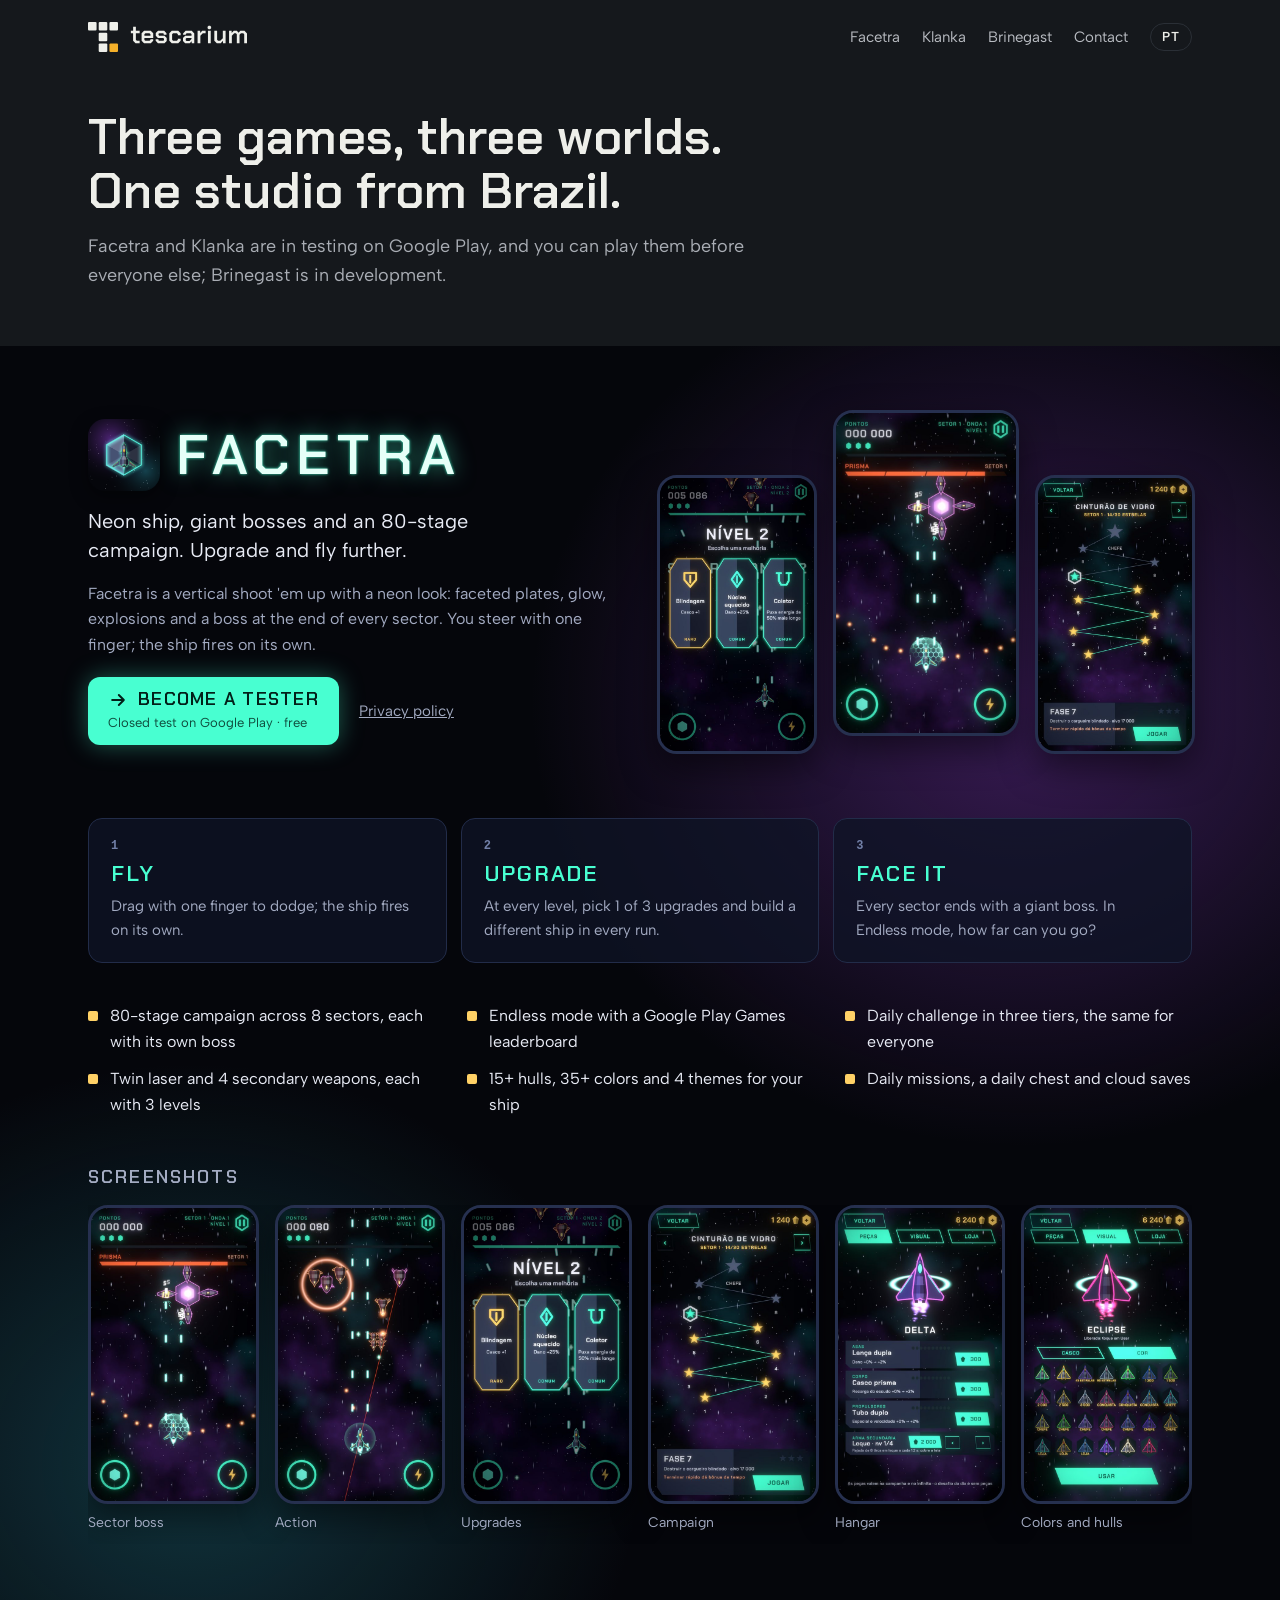
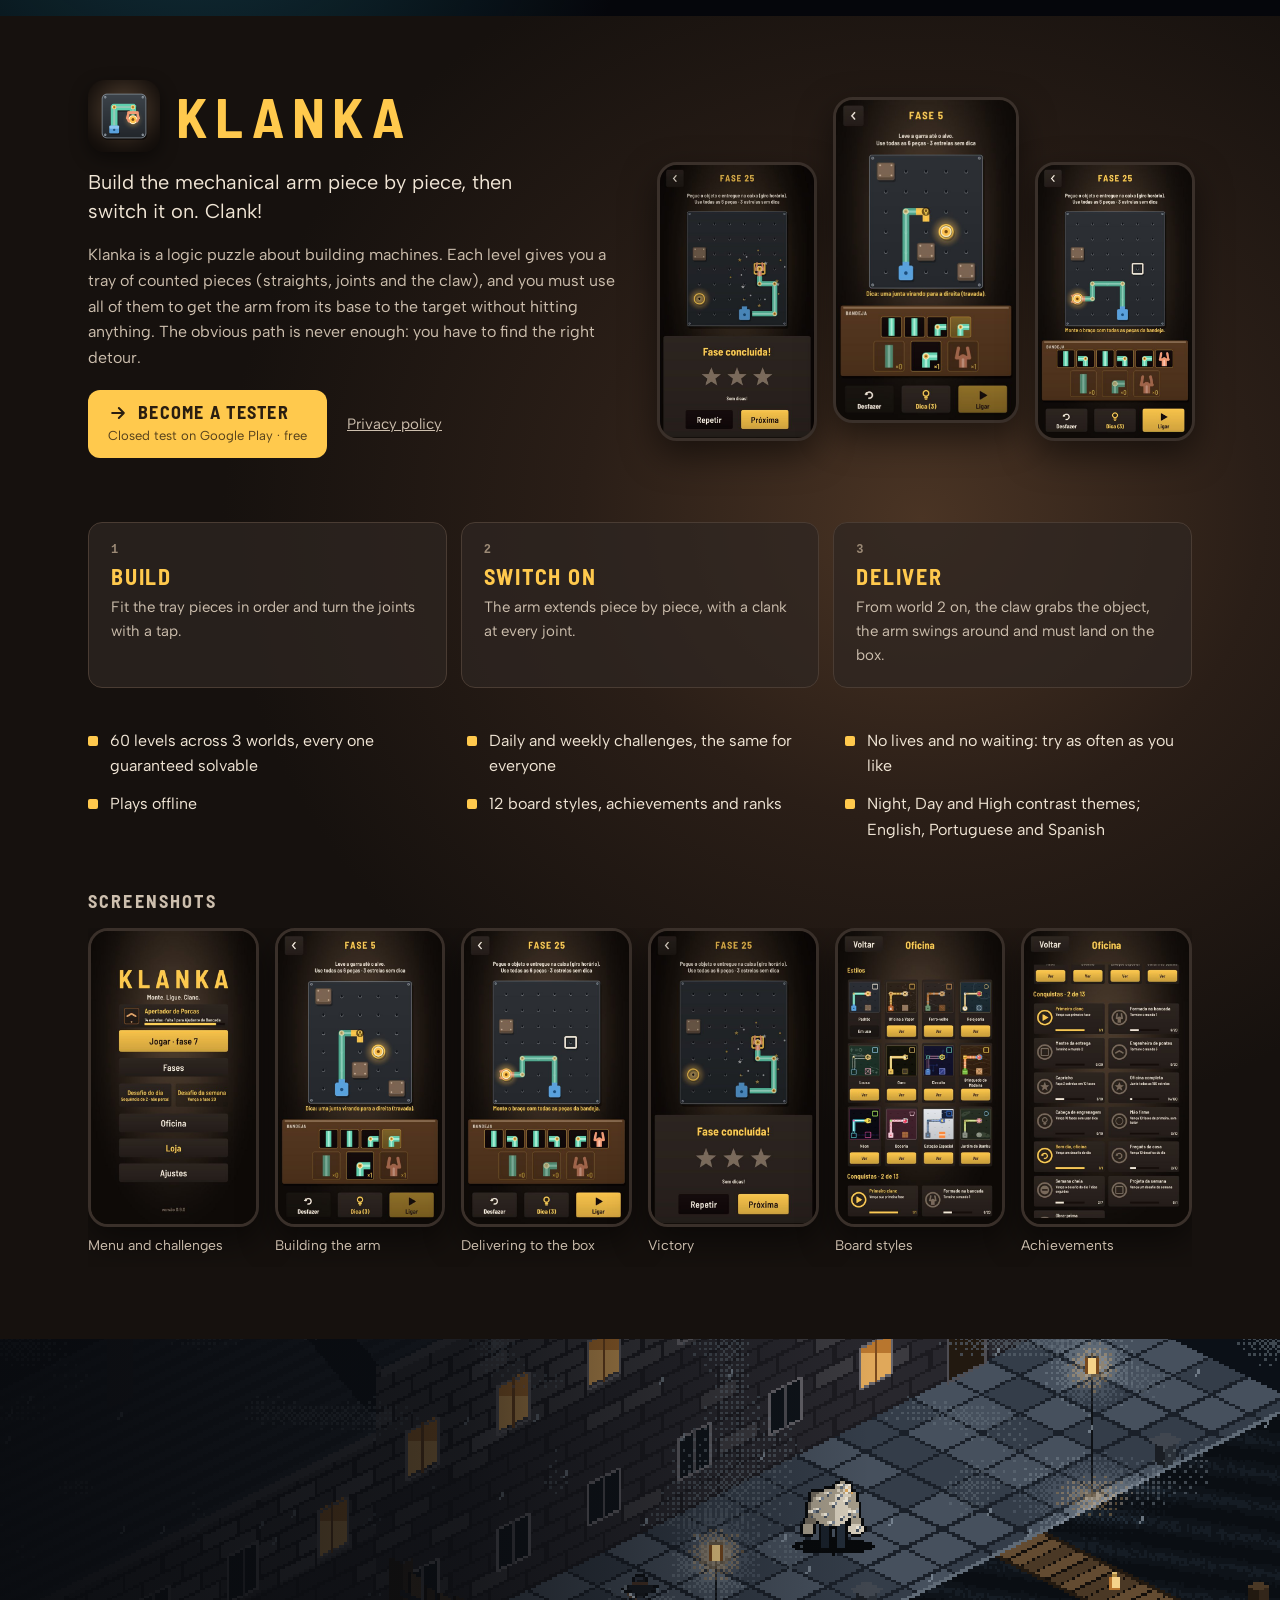
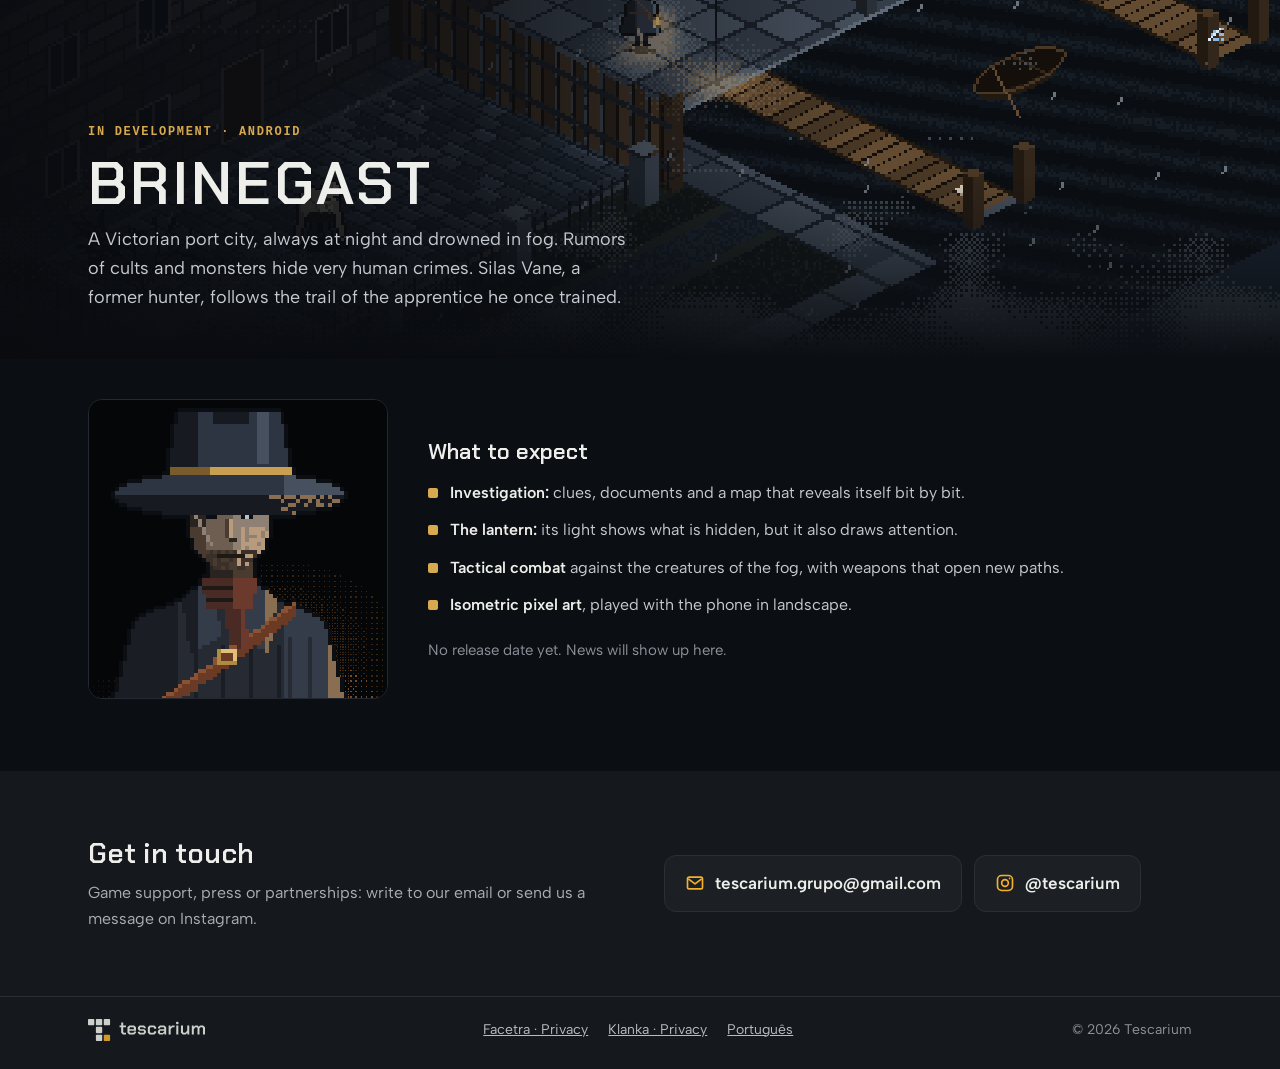
==== commit b4544f1e: "Site: frase de abertura "Tres jogos, tres mundos. Um estudio brasileiro." (pt e en) Co-Authored-By: " ====
--- a/en/index.html
+++ b/en/index.html
@@ -43,8 +43,8 @@
 
 <main id="content">
   <section class="wrap studio">
-    <h1>From puzzles to gothic horror: mobile games made in Brazil.</h1>
-    <p>Tescarium Games is an independent studio. Facetra and Klanka are in testing on Google Play, and you can play them before everyone else; Brinegast is in development.</p>
+    <h1>Three games, three worlds. One studio from Brazil.</h1>
+    <p>Facetra and Klanka are in testing on Google Play, and you can play them before everyone else; Brinegast is in development.</p>
   </section>
 
   <!-- ===== FACETRA ===== -->
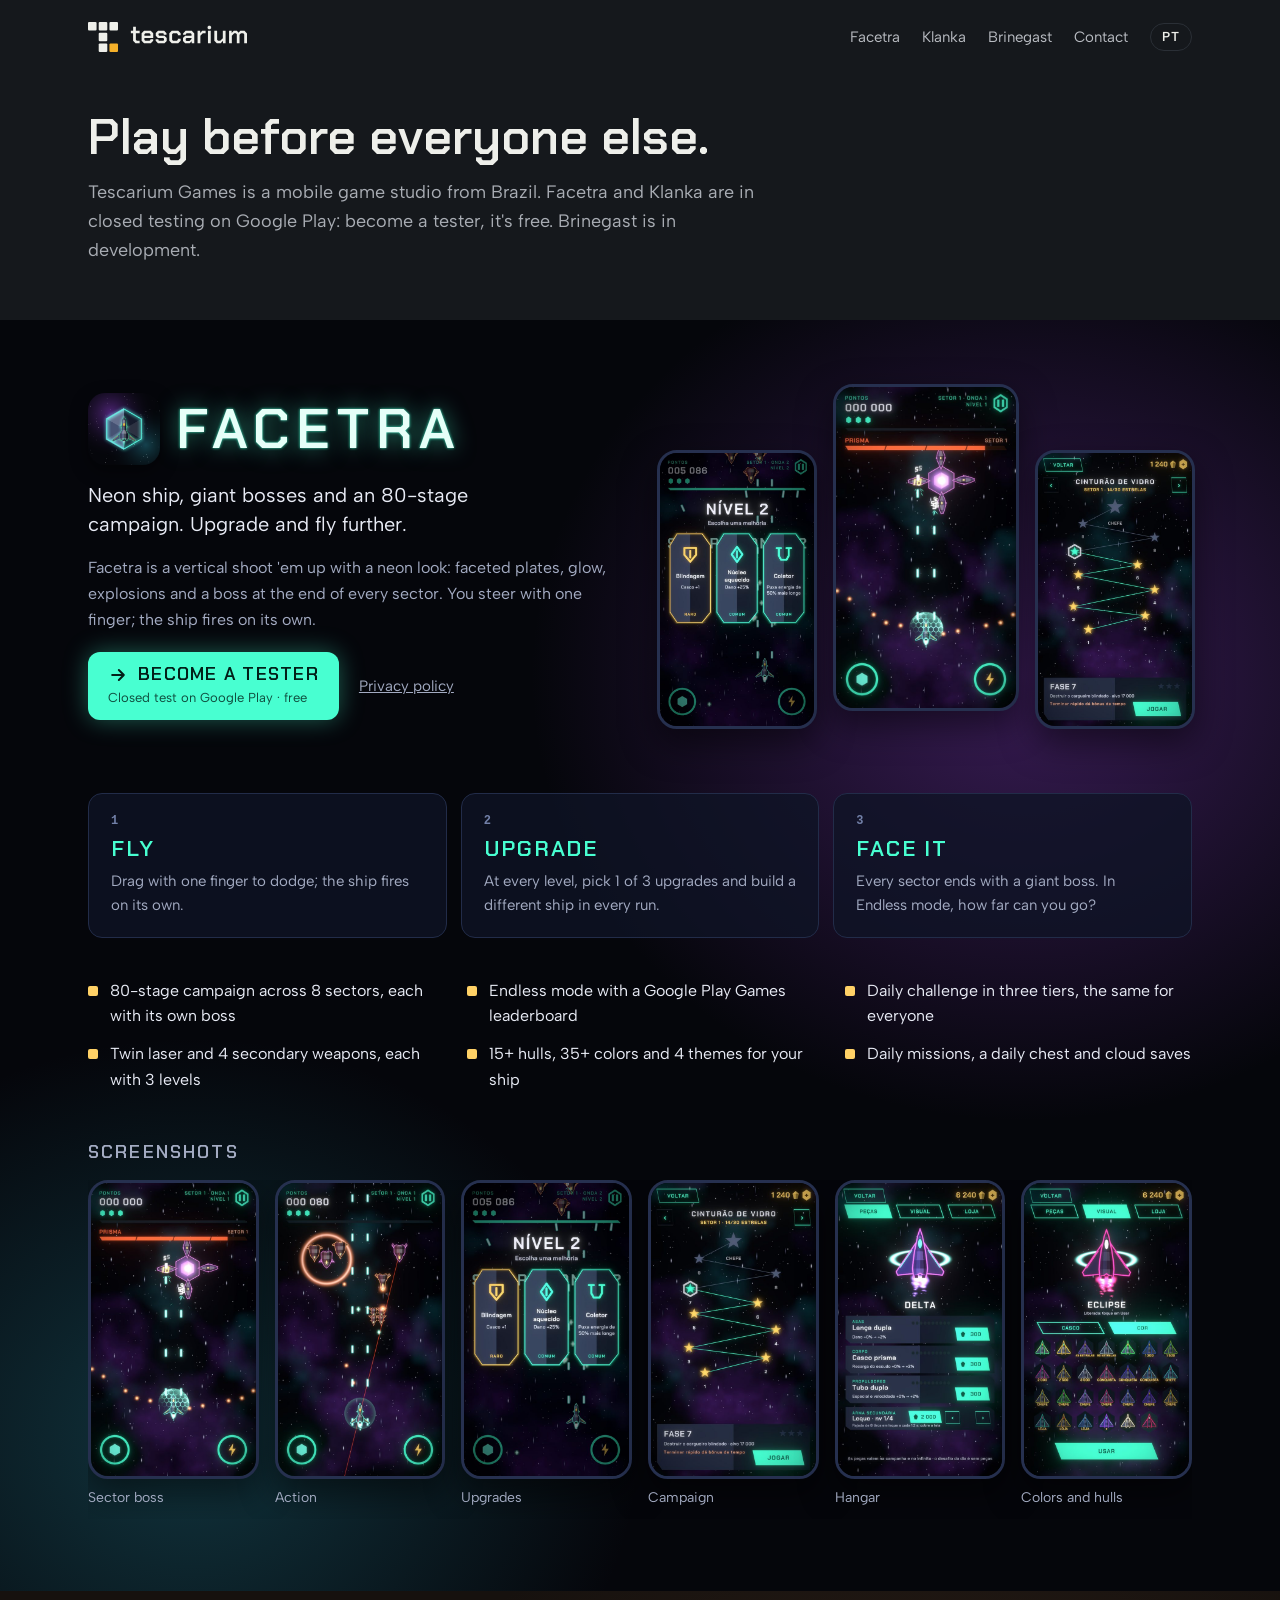
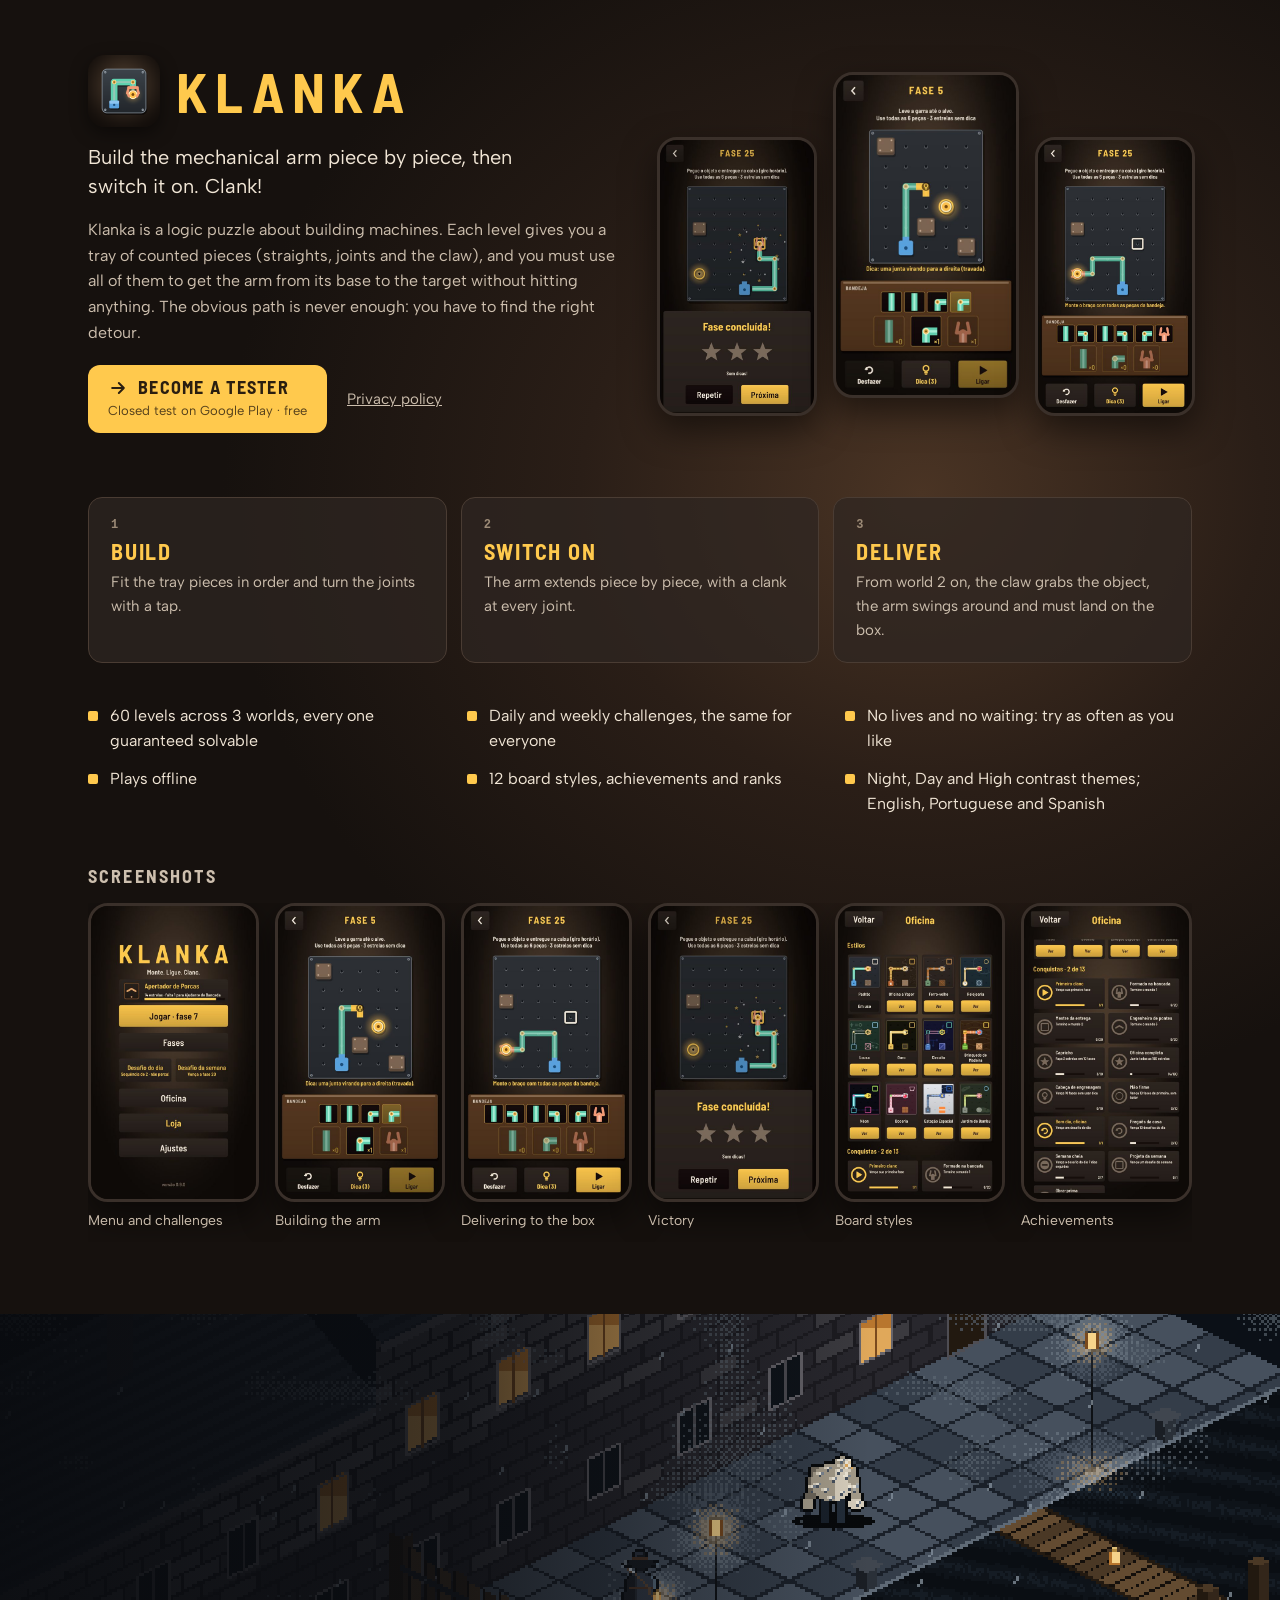
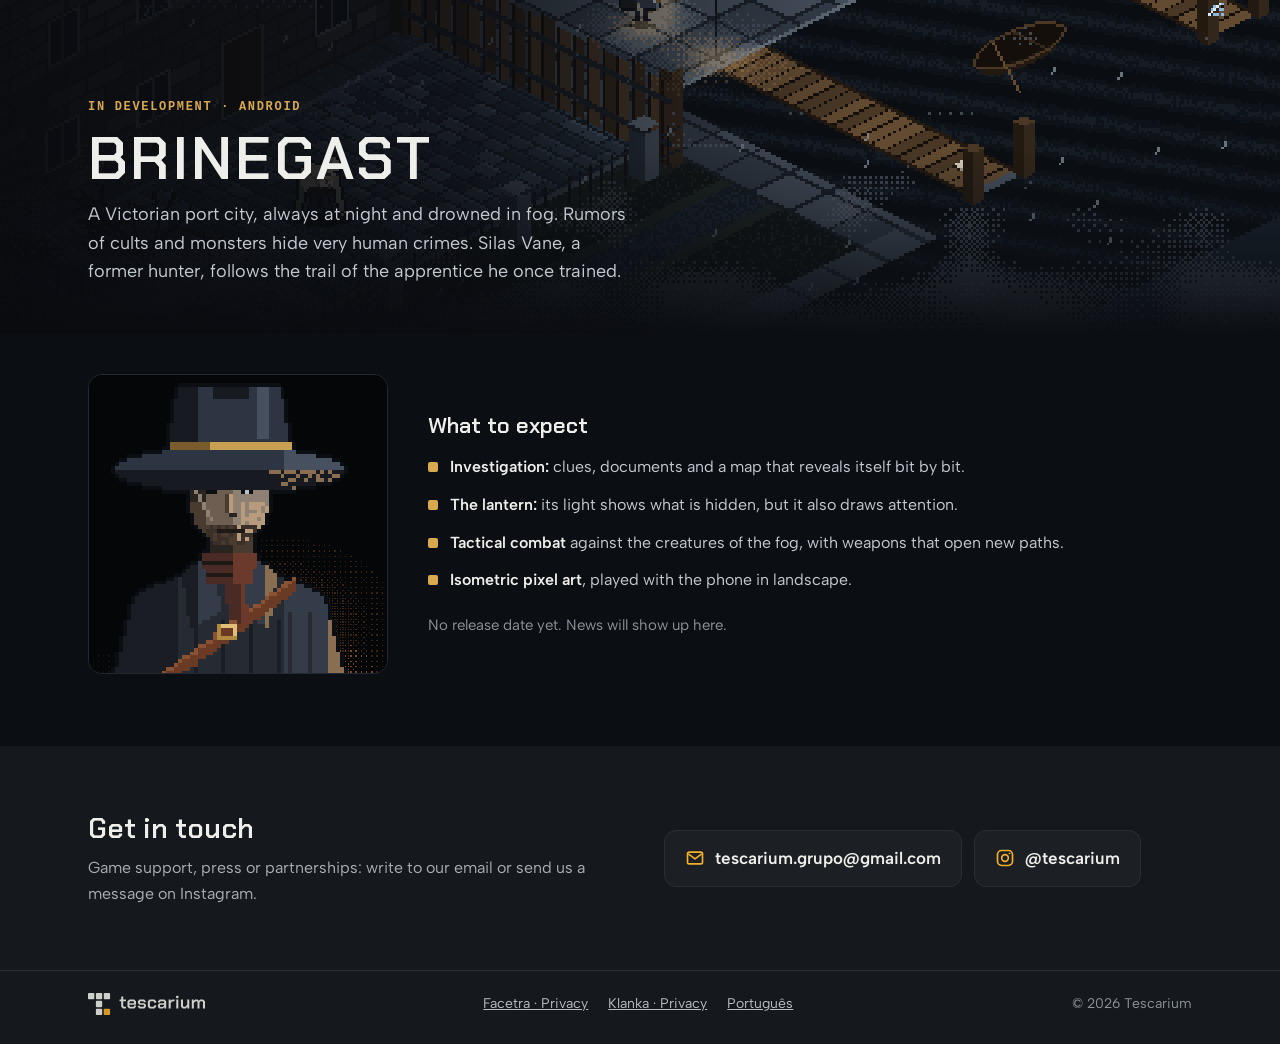
==== commit adca758d: "Site: frase de abertura "Jogue antes de todo mundo." (pt e en) Co-Authored-By: Claude Opus 5.5 <nore" ====
--- a/en/index.html
+++ b/en/index.html
@@ -43,8 +43,9 @@
 
 <main id="content">
   <section class="wrap studio">
-    <h1>Three games, three worlds. One studio from Brazil.</h1>
-    <p>Facetra and Klanka are in testing on Google Play, and you can play them before everyone else; Brinegast is in development.</p>
+    <!-- Testing-period headline (2026-10-23): change it when the games launch. -->
+    <h1>Play before everyone else.</h1>
+    <p>Tescarium Games is a mobile game studio from Brazil. Facetra and Klanka are in closed testing on Google Play: become a tester, it's free. Brinegast is in development.</p>
   </section>
 
   <!-- ===== FACETRA ===== -->
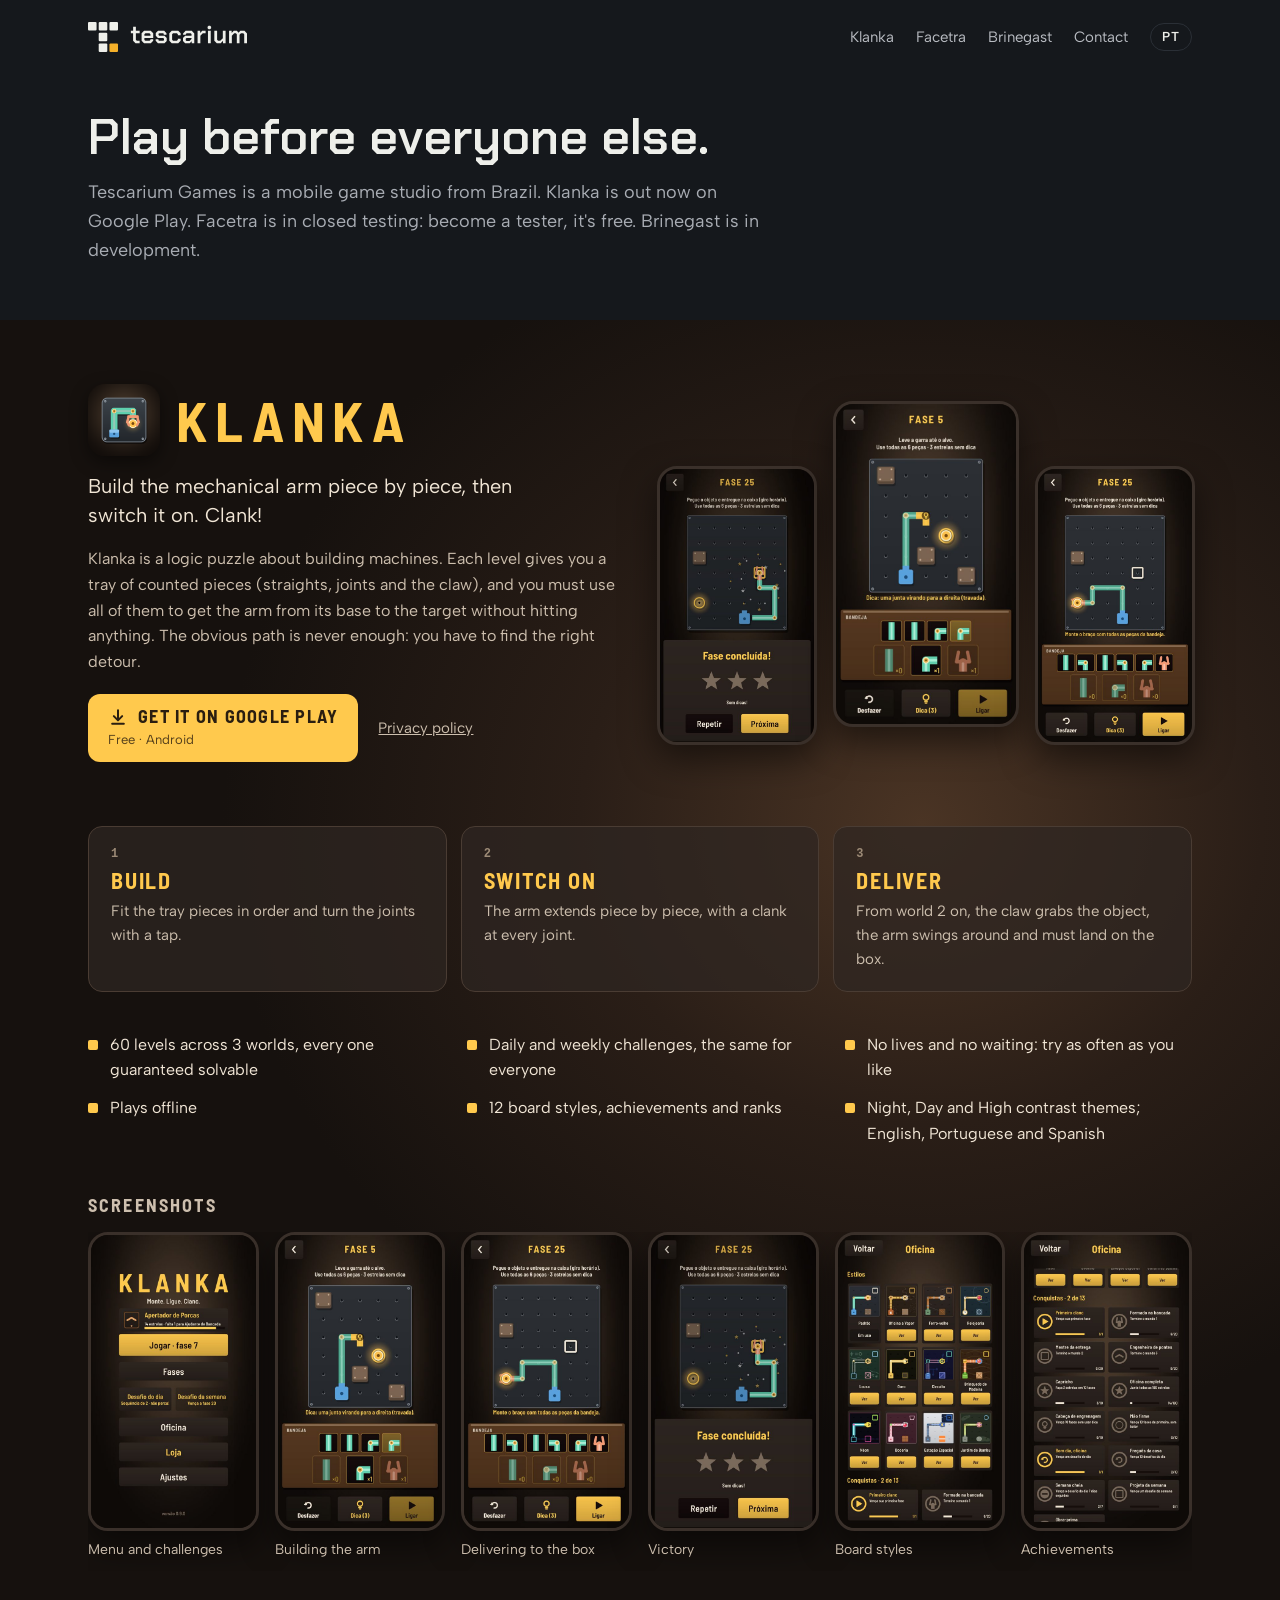
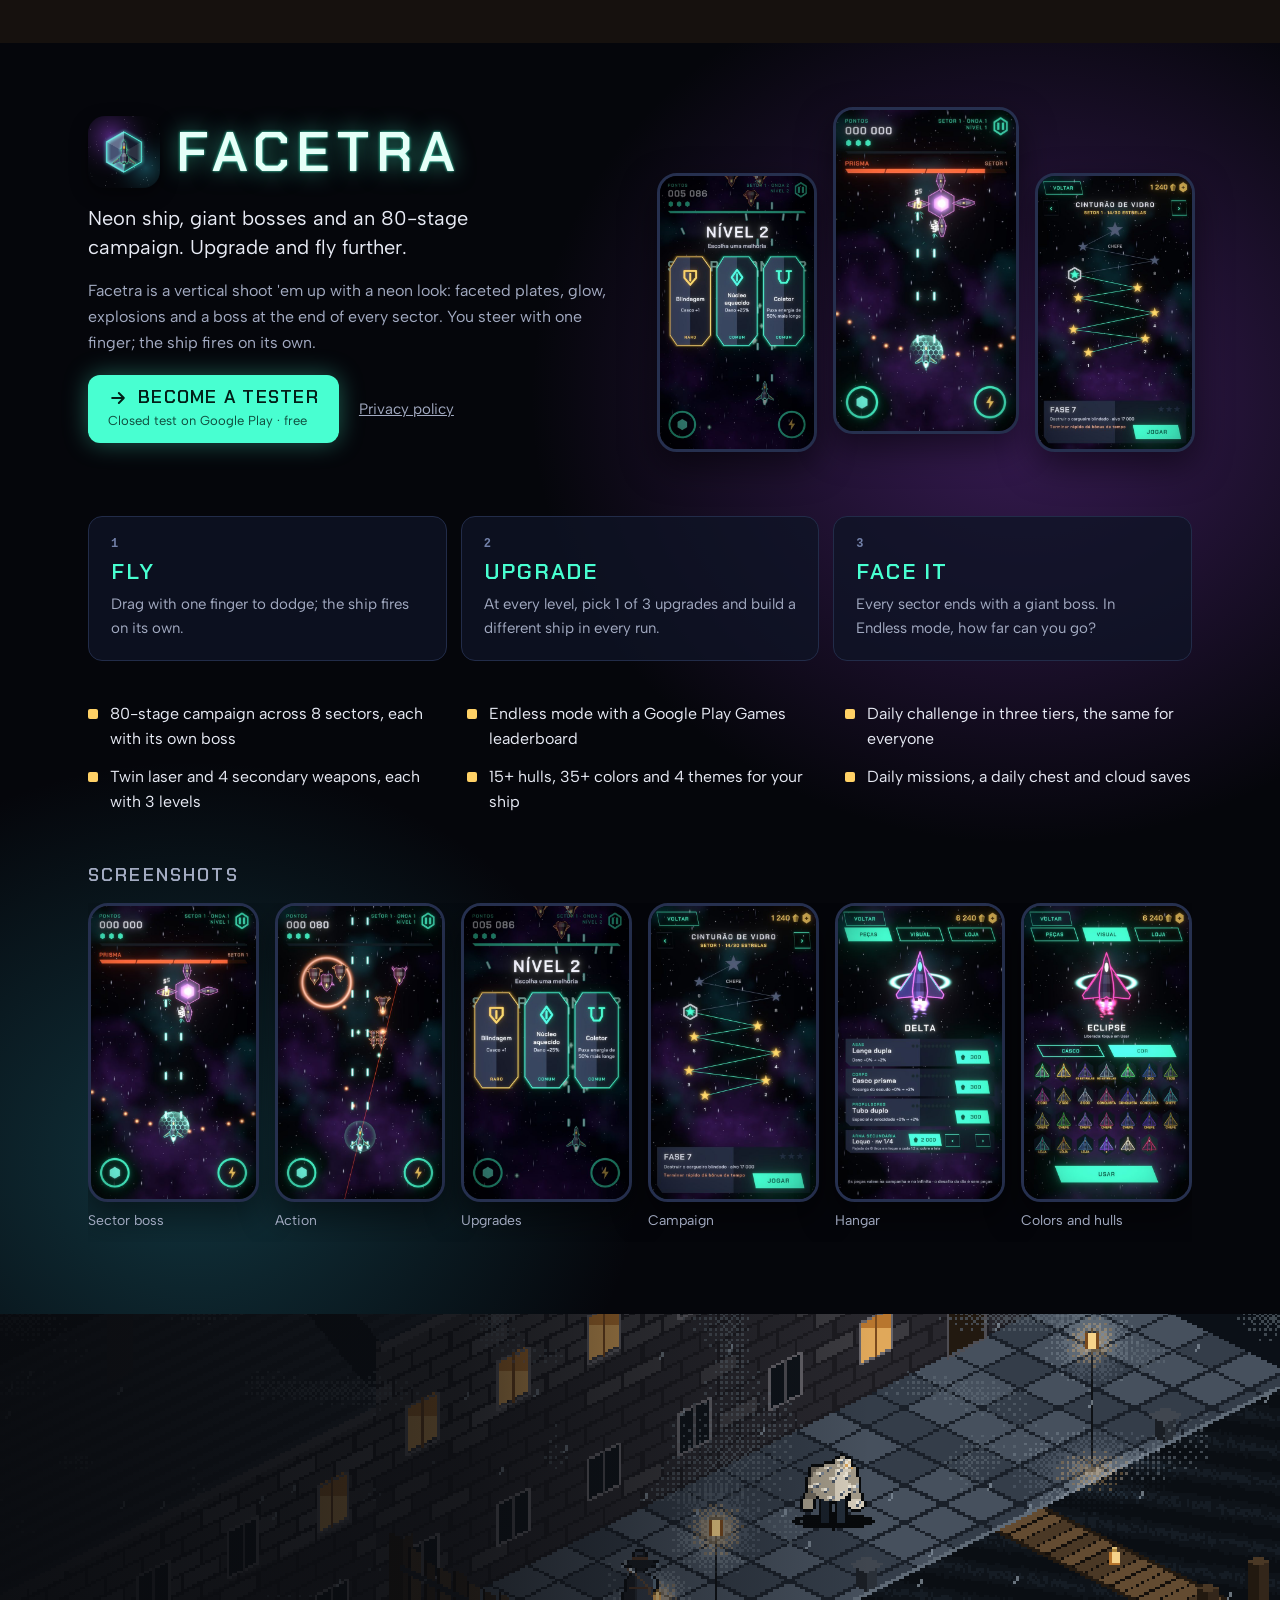
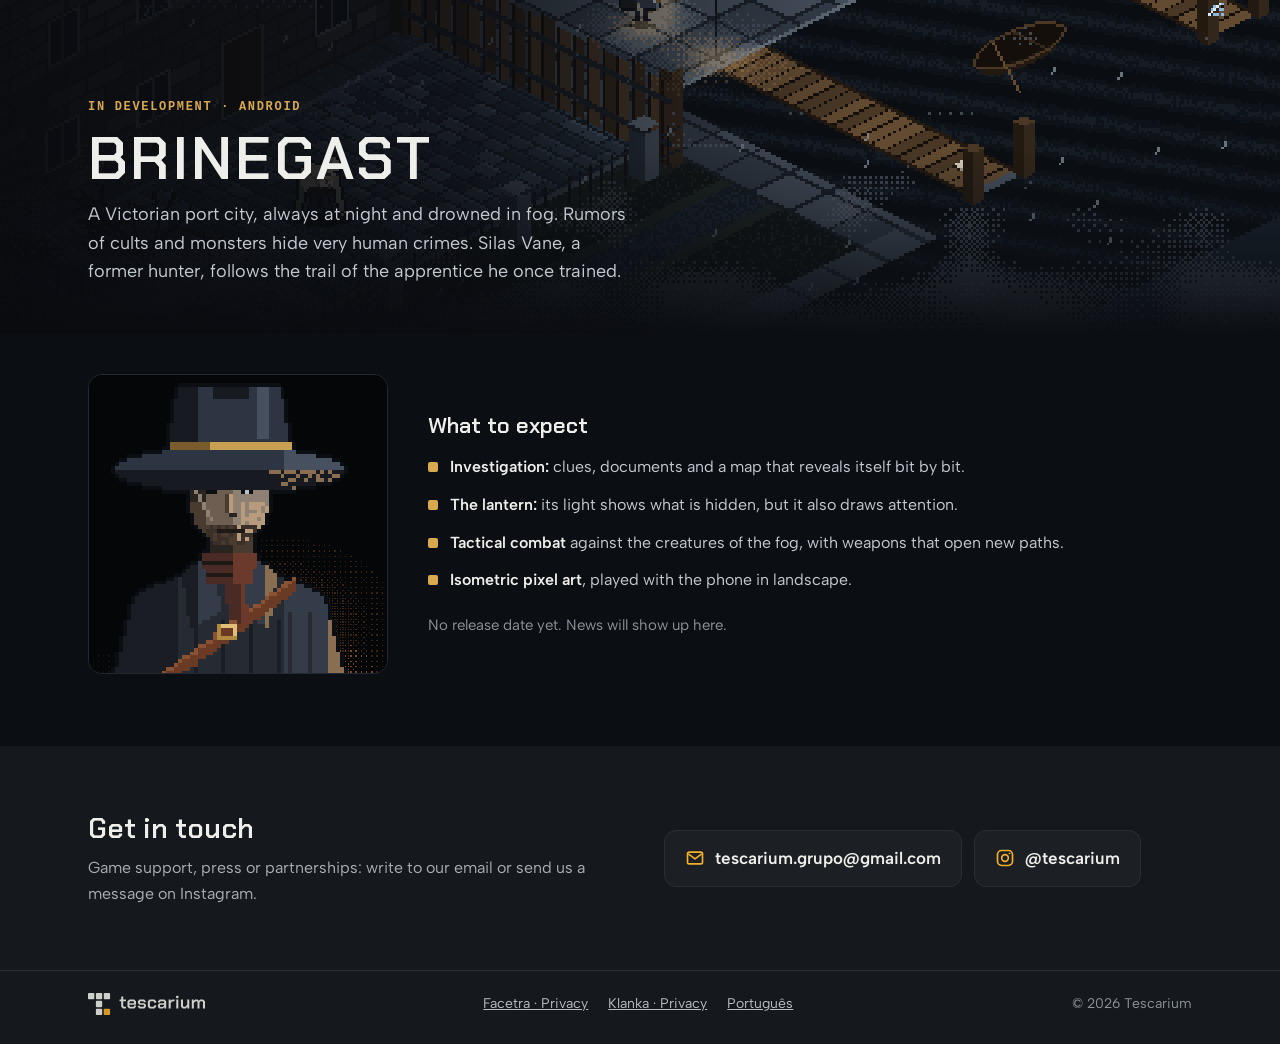
==== commit 521fd954: "Site: Klanka publicado, no topo e com o link da Google Play Botao do Klanka vira o link da loja; Fac" ====
--- a/en/index.html
+++ b/en/index.html
@@ -3,16 +3,16 @@
 <head>
 <meta charset="utf-8">
 <meta name="viewport" content="width=device-width, initial-scale=1">
-<title>Tescarium Games · Facetra, Klanka and Brinegast</title>
-<meta name="description" content="Independent mobile game studio from Brazil. Facetra, a neon shoot 'em up, and Klanka, a puzzle about building mechanical arms, are in testing on Google Play: become a tester. Brinegast, a gothic horror game in pixel art, is in development.">
+<title>Tescarium Games · Klanka, Facetra and Brinegast</title>
+<meta name="description" content="Independent mobile game studio from Brazil. Klanka, a puzzle about building mechanical arms, is out now on Google Play. Facetra, a neon shoot 'em up, is in testing: become a tester. Brinegast, a gothic horror game in pixel art, is in development.">
 <link rel="canonical" href="https://tescarium.github.io/en/">
 <link rel="alternate" hreflang="pt-BR" href="https://tescarium.github.io/">
 <link rel="alternate" hreflang="en" href="https://tescarium.github.io/en/">
 <link rel="alternate" hreflang="x-default" href="https://tescarium.github.io/en/">
 <meta property="og:type" content="website">
 <meta property="og:site_name" content="Tescarium">
-<meta property="og:title" content="Tescarium Games · Facetra, Klanka and Brinegast">
-<meta property="og:description" content="Facetra and Klanka are in testing on Google Play: play them before everyone else. Brinegast is in development.">
+<meta property="og:title" content="Tescarium Games · Klanka, Facetra and Brinegast">
+<meta property="og:description" content="Klanka is out now on Google Play. Facetra is in testing: play it before everyone else. Brinegast is in development.">
 <meta property="og:url" content="https://tescarium.github.io/en/">
 <meta property="og:image" content="https://tescarium.github.io/img/og.jpg">
 <meta property="og:image:width" content="1200">
@@ -33,8 +33,8 @@
 <header class="wrap top">
   <a class="logo" href="/en/" aria-label="Tescarium, home"><img src="/img/logo-horizontal-negativo.svg" alt="Tescarium" width="1187" height="224"></a>
   <nav aria-label="Sections">
+    <a href="#klanka">Klanka</a>
     <a href="#facetra">Facetra</a>
-    <a href="#klanka">Klanka</a>
     <a class="opt" href="#brinegast">Brinegast</a>
     <a class="sec" href="#contact">Contact</a>
     <a class="lang" href="/" hreflang="pt-BR" lang="pt-BR">PT</a>
@@ -43,9 +43,59 @@
 
 <main id="content">
   <section class="wrap studio">
-    <!-- Testing-period headline (2026-10-23): change it when the games launch. -->
+    <!-- Testing-period headline (2026-10-23): it refers to Facetra; change it when Facetra launches. -->
     <h1>Play before everyone else.</h1>
-    <p>Tescarium Games is a mobile game studio from Brazil. Facetra and Klanka are in closed testing on Google Play: become a tester, it's free. Brinegast is in development.</p>
+    <p>Tescarium Games is a mobile game studio from Brazil. Klanka is out now on Google Play. Facetra is in closed testing: become a tester, it's free. Brinegast is in development.</p>
+  </section>
+
+  <!-- ===== KLANKA ===== -->
+  <section class="jogo klanka" id="klanka" aria-labelledby="klanka-title">
+    <div class="wrap">
+      <div class="g-hero">
+        <div class="g-text">
+          <div class="g-name"><img src="/img/klanka-icone.png" alt="" width="512" height="512"><h2 id="klanka-title">KLANKA</h2></div>
+          <p class="g-lead">Build the mechanical arm piece by piece, then switch it on. Clank!</p>
+          <p class="g-desc">Klanka is a logic puzzle about building machines. Each level gives you a tray of counted pieces (straights, joints and the claw), and you must use all of them to get the arm from its base to the target without hitting anything. The obvious path is never enough: you have to find the right detour.</p>
+          <div class="g-actions">
+            <!-- Published on Google Play on 2026-11-02. -->
+            <a class="cta" href="https://play.google.com/store/apps/details?id=com.tescarium.klanka"><b><svg viewBox="0 0 24 24" fill="none" stroke="currentColor" stroke-width="2.4" stroke-linecap="round" stroke-linejoin="round" aria-hidden="true"><path d="M12 4v11M7 11l5 5 5-5M5 20h14"/></svg>Get it on Google Play</b><small>Free · Android</small></a>
+            <a href="/klanka/privacidade/#en">Privacy policy</a>
+          </div>
+        </div>
+        <div class="phones">
+          <img class="phone" src="/img/klanka-04.jpg" alt="Victory screen with three stars" width="540" height="960">
+          <img class="phone mid" src="/img/klanka-02.jpg" alt="Level 5: building the arm on the grid, with the tray of pieces below" width="540" height="960">
+          <img class="phone" src="/img/klanka-03.jpg" alt="World 2 level: the arm delivers the object to the box" width="540" height="960">
+        </div>
+      </div>
+
+      <div class="g-how">
+        <div class="step"><i>1</i><b>Build</b><span>Fit the tray pieces in order and turn the joints with a tap.</span></div>
+        <div class="step"><i>2</i><b>Switch on</b><span>The arm extends piece by piece, with a clank at every joint.</span></div>
+        <div class="step"><i>3</i><b>Deliver</b><span>From world 2 on, the claw grabs the object, the arm swings around and must land on the box.</span></div>
+      </div>
+
+      <ul class="g-feats">
+        <li>60 levels across 3 worlds, every one guaranteed solvable</li>
+        <li>Daily and weekly challenges, the same for everyone</li>
+        <li>No lives and no waiting: try as often as you like</li>
+        <li>Plays offline</li>
+        <li>12 board styles, achievements and ranks</li>
+        <li>Night, Day and High contrast themes; English, Portuguese and Spanish</li>
+      </ul>
+
+      <div class="g-shots">
+        <h3>Screenshots</h3>
+        <div class="shots">
+          <figure><img class="phone" src="/img/klanka-01.jpg" alt="" width="540" height="960" loading="lazy"><figcaption>Menu and challenges</figcaption></figure>
+          <figure><img class="phone" src="/img/klanka-02.jpg" alt="" width="540" height="960" loading="lazy"><figcaption>Building the arm</figcaption></figure>
+          <figure><img class="phone" src="/img/klanka-03.jpg" alt="" width="540" height="960" loading="lazy"><figcaption>Delivering to the box</figcaption></figure>
+          <figure><img class="phone" src="/img/klanka-04.jpg" alt="" width="540" height="960" loading="lazy"><figcaption>Victory</figcaption></figure>
+          <figure><img class="phone" src="/img/klanka-05.jpg" alt="" width="540" height="960" loading="lazy"><figcaption>Board styles</figcaption></figure>
+          <figure><img class="phone" src="/img/klanka-06.jpg" alt="" width="540" height="960" loading="lazy"><figcaption>Achievements</figcaption></figure>
+        </div>
+      </div>
+    </div>
   </section>
 
   <!-- ===== FACETRA ===== -->
@@ -53,7 +103,7 @@
     <div class="wrap">
       <div class="g-hero">
         <div class="g-text">
-          <div class="g-name"><img src="/img/facetra-icone.png" alt="" width="256" height="256"><h2 id="facetra-title">FACETRA</h2></div>
+          <div class="g-name"><img src="/img/facetra-icone.png" alt="" width="256" height="256" loading="lazy"><h2 id="facetra-title">FACETRA</h2></div>
           <p class="g-lead">Neon ship, giant bosses and an 80-stage campaign. Upgrade and fly further.</p>
           <p class="g-desc">Facetra is a vertical shoot 'em up with a neon look: faceted plates, glow, explosions and a boss at the end of every sector. You steer with one finger; the ship fires on its own.</p>
           <div class="g-actions">
@@ -63,9 +113,9 @@
           </div>
         </div>
         <div class="phones">
-          <img class="phone" src="/img/facetra-03.jpg" alt="Picking 1 of 3 upgrades after leveling up" width="540" height="960">
-          <img class="phone mid" src="/img/facetra-01.jpg" alt="Fighting the Prisma boss, with the ship's shield up" width="540" height="960">
-          <img class="phone" src="/img/facetra-04.jpg" alt="Campaign map with the sector's stages" width="540" height="960">
+          <img class="phone" src="/img/facetra-03.jpg" alt="Picking 1 of 3 upgrades after leveling up" width="540" height="960" loading="lazy">
+          <img class="phone mid" src="/img/facetra-01.jpg" alt="Fighting the Prisma boss, with the ship's shield up" width="540" height="960" loading="lazy">
+          <img class="phone" src="/img/facetra-04.jpg" alt="Campaign map with the sector's stages" width="540" height="960" loading="lazy">
         </div>
       </div>
 
@@ -93,56 +143,6 @@
           <figure><img class="phone" src="/img/facetra-04.jpg" alt="" width="540" height="960" loading="lazy"><figcaption>Campaign</figcaption></figure>
           <figure><img class="phone" src="/img/facetra-05.jpg" alt="" width="540" height="960" loading="lazy"><figcaption>Hangar</figcaption></figure>
           <figure><img class="phone" src="/img/facetra-06.jpg" alt="" width="540" height="960" loading="lazy"><figcaption>Colors and hulls</figcaption></figure>
-        </div>
-      </div>
-    </div>
-  </section>
-
-  <!-- ===== KLANKA ===== -->
-  <section class="jogo klanka" id="klanka" aria-labelledby="klanka-title">
-    <div class="wrap">
-      <div class="g-hero">
-        <div class="g-text">
-          <div class="g-name"><img src="/img/klanka-icone.png" alt="" width="512" height="512" loading="lazy"><h2 id="klanka-title">KLANKA</h2></div>
-          <p class="g-lead">Build the mechanical arm piece by piece, then switch it on. Clank!</p>
-          <p class="g-desc">Klanka is a logic puzzle about building machines. Each level gives you a tray of counted pieces (straights, joints and the claw), and you must use all of them to get the arm from its base to the target without hitting anything. The obvious path is never enough: you have to find the right detour.</p>
-          <div class="g-actions">
-            <!-- When the game is published: switch to the store link (https://play.google.com/store/apps/details?id=com.tescarium.klanka) and "Get it on Google Play". -->
-            <a class="cta" href="/klanka/testar/#en"><b><svg viewBox="0 0 24 24" fill="none" stroke="currentColor" stroke-width="2.4" stroke-linecap="round" stroke-linejoin="round" aria-hidden="true"><path d="M5 12h14M13 6l6 6-6 6"/></svg>Become a tester</b><small>Closed test on Google Play · free</small></a>
-            <a href="/klanka/privacidade/#en">Privacy policy</a>
-          </div>
-        </div>
-        <div class="phones">
-          <img class="phone" src="/img/klanka-04.jpg" alt="Victory screen with three stars" width="540" height="960" loading="lazy">
-          <img class="phone mid" src="/img/klanka-02.jpg" alt="Level 5: building the arm on the grid, with the tray of pieces below" width="540" height="960" loading="lazy">
-          <img class="phone" src="/img/klanka-03.jpg" alt="World 2 level: the arm delivers the object to the box" width="540" height="960" loading="lazy">
-        </div>
-      </div>
-
-      <div class="g-how">
-        <div class="step"><i>1</i><b>Build</b><span>Fit the tray pieces in order and turn the joints with a tap.</span></div>
-        <div class="step"><i>2</i><b>Switch on</b><span>The arm extends piece by piece, with a clank at every joint.</span></div>
-        <div class="step"><i>3</i><b>Deliver</b><span>From world 2 on, the claw grabs the object, the arm swings around and must land on the box.</span></div>
-      </div>
-
-      <ul class="g-feats">
-        <li>60 levels across 3 worlds, every one guaranteed solvable</li>
-        <li>Daily and weekly challenges, the same for everyone</li>
-        <li>No lives and no waiting: try as often as you like</li>
-        <li>Plays offline</li>
-        <li>12 board styles, achievements and ranks</li>
-        <li>Night, Day and High contrast themes; English, Portuguese and Spanish</li>
-      </ul>
-
-      <div class="g-shots">
-        <h3>Screenshots</h3>
-        <div class="shots">
-          <figure><img class="phone" src="/img/klanka-01.jpg" alt="" width="540" height="960" loading="lazy"><figcaption>Menu and challenges</figcaption></figure>
-          <figure><img class="phone" src="/img/klanka-02.jpg" alt="" width="540" height="960" loading="lazy"><figcaption>Building the arm</figcaption></figure>
-          <figure><img class="phone" src="/img/klanka-03.jpg" alt="" width="540" height="960" loading="lazy"><figcaption>Delivering to the box</figcaption></figure>
-          <figure><img class="phone" src="/img/klanka-04.jpg" alt="" width="540" height="960" loading="lazy"><figcaption>Victory</figcaption></figure>
-          <figure><img class="phone" src="/img/klanka-05.jpg" alt="" width="540" height="960" loading="lazy"><figcaption>Board styles</figcaption></figure>
-          <figure><img class="phone" src="/img/klanka-06.jpg" alt="" width="540" height="960" loading="lazy"><figcaption>Achievements</figcaption></figure>
         </div>
       </div>
     </div>
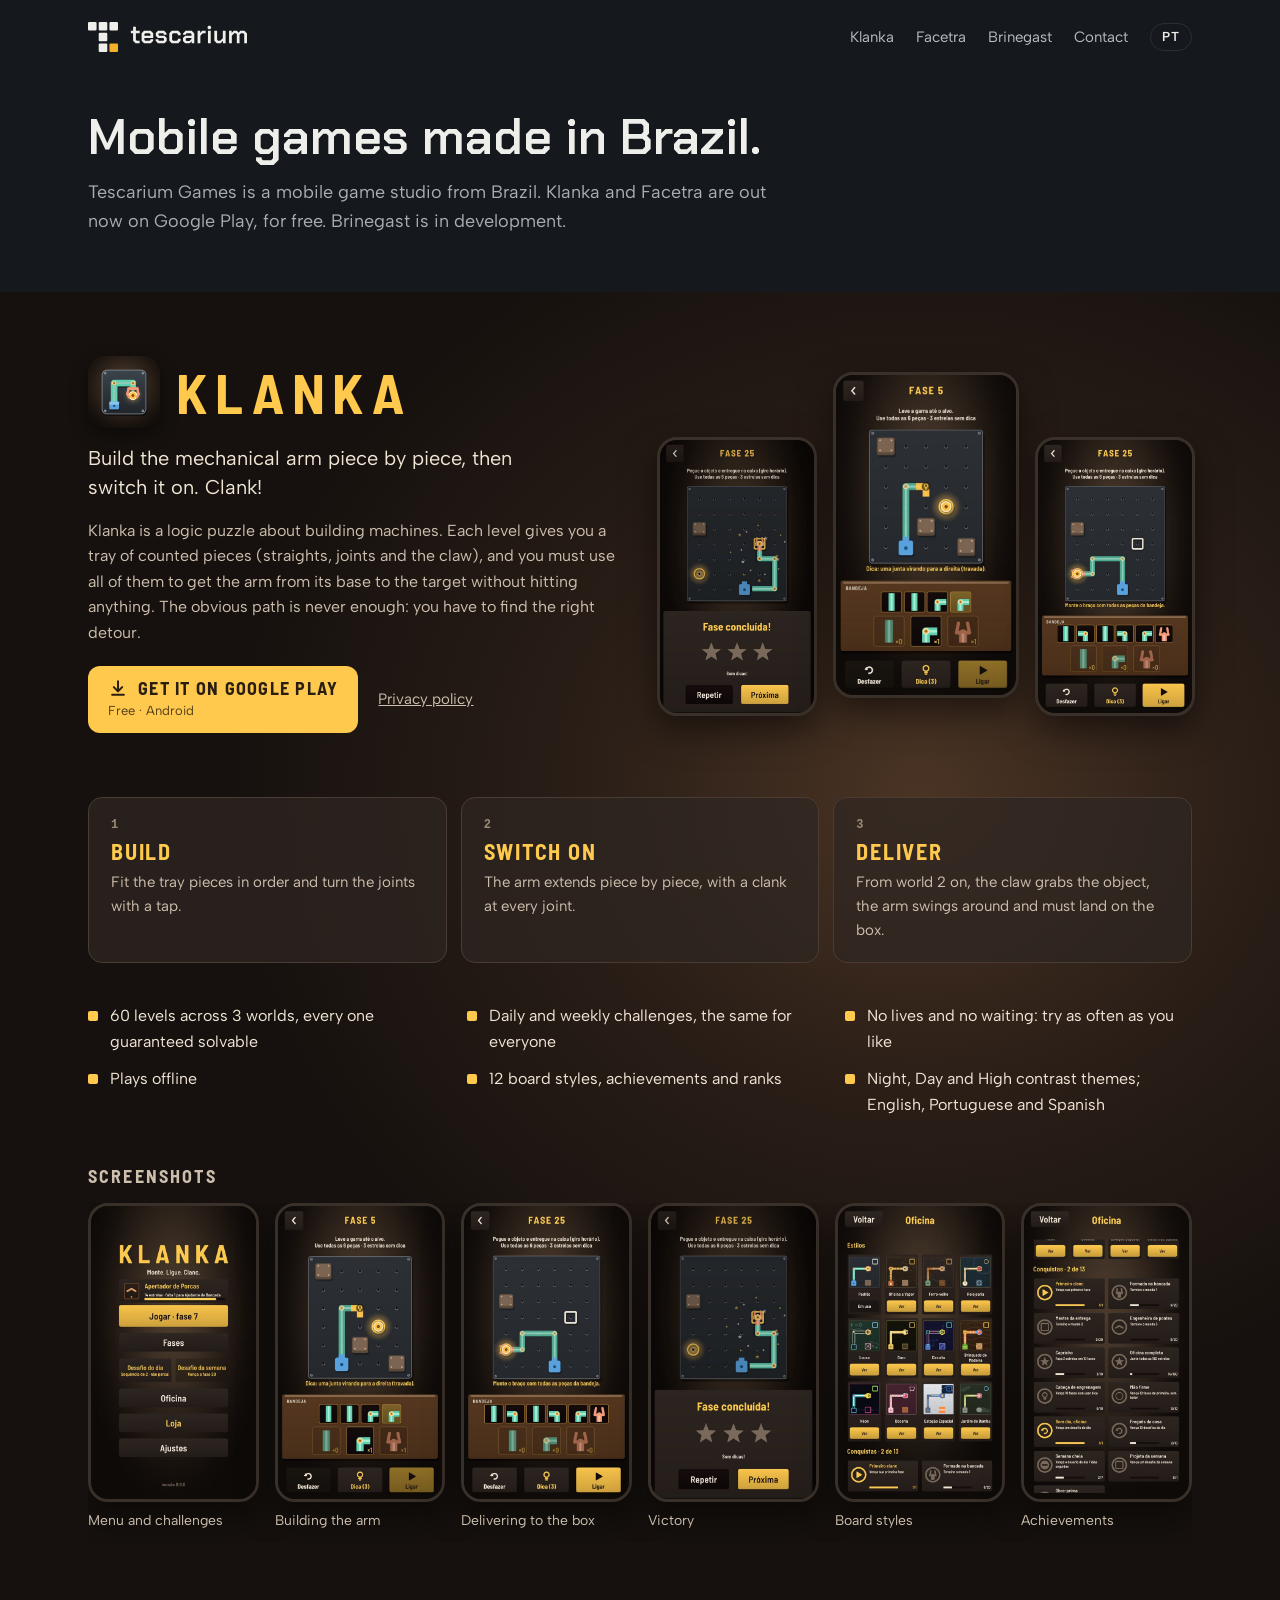
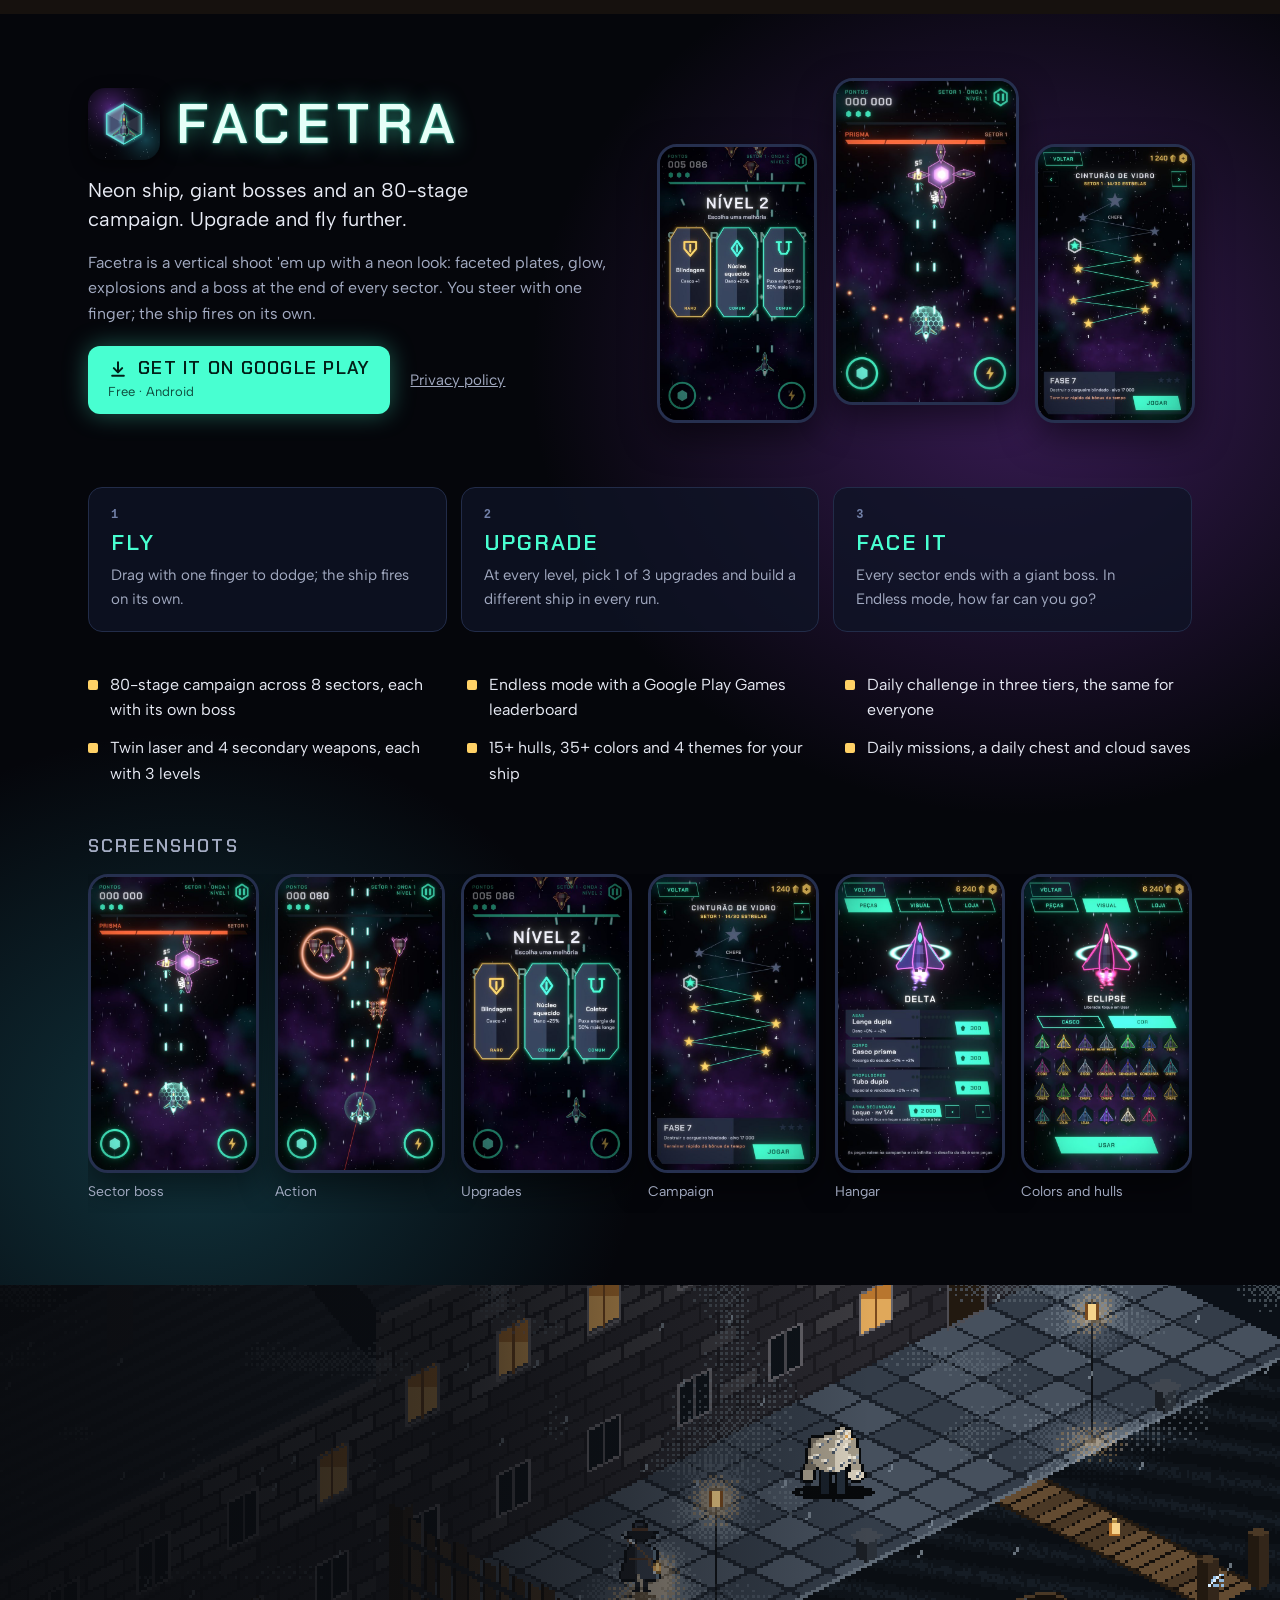
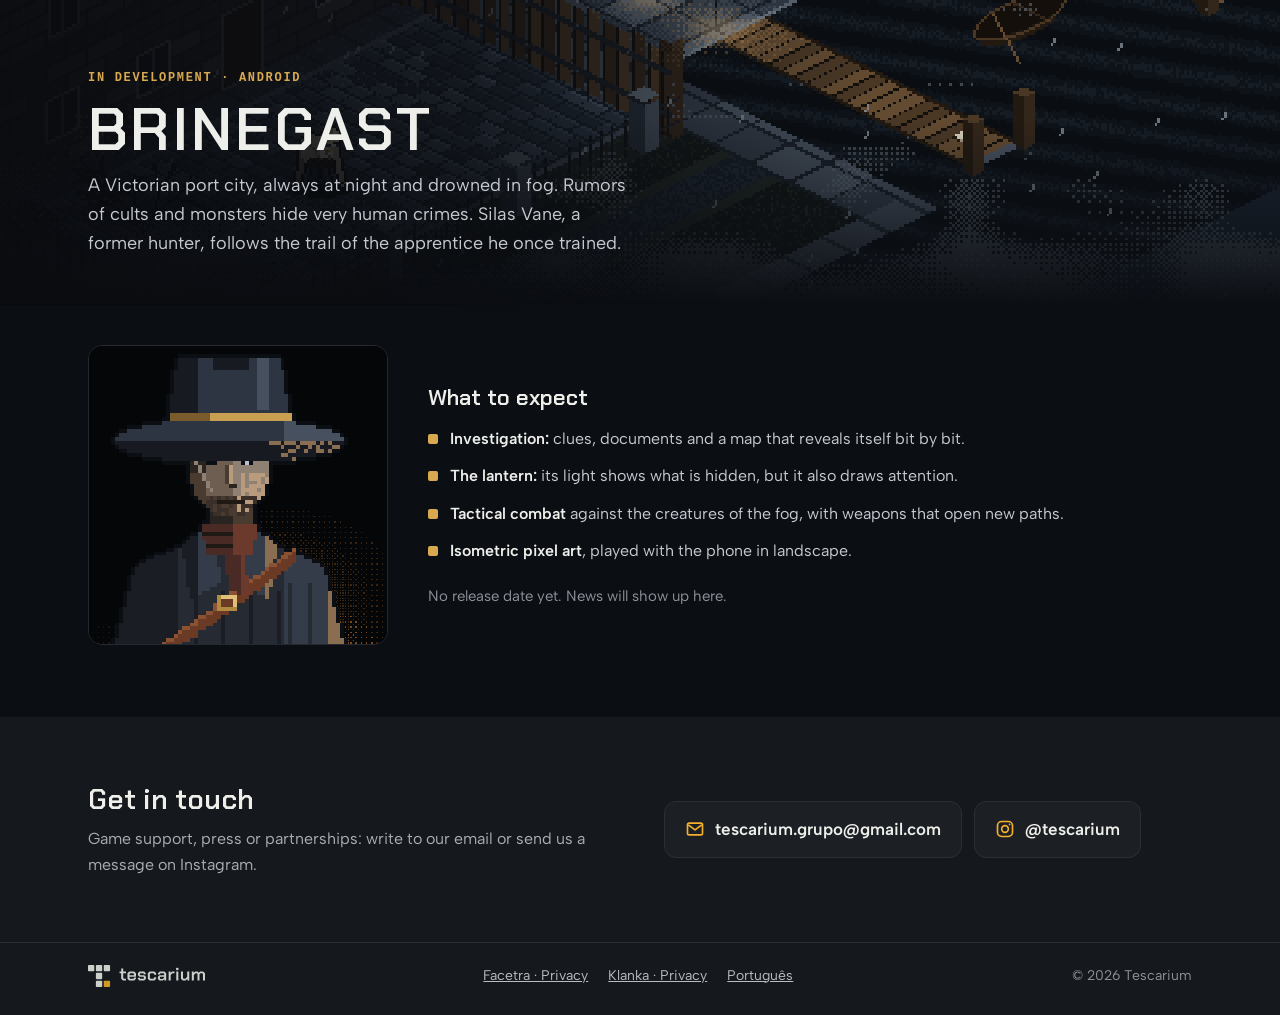
==== commit 2ea4cb80: "site: Facetra na Google Play (botão da loja no lugar do Seja testador) Co-Authored-By: Claude Opus 5" ====
--- a/en/index.html
+++ b/en/index.html
@@ -4,7 +4,7 @@
 <meta charset="utf-8">
 <meta name="viewport" content="width=device-width, initial-scale=1">
 <title>Tescarium Games · Klanka, Facetra and Brinegast</title>
-<meta name="description" content="Independent mobile game studio from Brazil. Klanka, a puzzle about building mechanical arms, is out now on Google Play. Facetra, a neon shoot 'em up, is in testing: become a tester. Brinegast, a gothic horror game in pixel art, is in development.">
+<meta name="description" content="Independent mobile game studio from Brazil. Klanka, a puzzle about building mechanical arms, is out now on Google Play. Facetra, a neon shoot 'em up, is out on Google Play too. Brinegast, a gothic horror game in pixel art, is in development.">
 <link rel="canonical" href="https://tescarium.github.io/en/">
 <link rel="alternate" hreflang="pt-BR" href="https://tescarium.github.io/">
 <link rel="alternate" hreflang="en" href="https://tescarium.github.io/en/">
@@ -12,7 +12,7 @@
 <meta property="og:type" content="website">
 <meta property="og:site_name" content="Tescarium">
 <meta property="og:title" content="Tescarium Games · Klanka, Facetra and Brinegast">
-<meta property="og:description" content="Klanka is out now on Google Play. Facetra is in testing: play it before everyone else. Brinegast is in development.">
+<meta property="og:description" content="Klanka and Facetra are out now on Google Play. Brinegast is in development.">
 <meta property="og:url" content="https://tescarium.github.io/en/">
 <meta property="og:image" content="https://tescarium.github.io/img/og.jpg">
 <meta property="og:image:width" content="1200">
@@ -43,9 +43,9 @@
 
 <main id="content">
   <section class="wrap studio">
-    <!-- Testing-period headline (2026-10-23): it refers to Facetra; change it when Facetra launches. -->
-    <h1>Play before everyone else.</h1>
-    <p>Tescarium Games is a mobile game studio from Brazil. Klanka is out now on Google Play. Facetra is in closed testing: become a tester, it's free. Brinegast is in development.</p>
+    <!-- Headline changed when Facetra launched (2026-11-10). -->
+    <h1>Mobile games made in Brazil.</h1>
+    <p>Tescarium Games is a mobile game studio from Brazil. Klanka and Facetra are out now on Google Play, for free. Brinegast is in development.</p>
   </section>
 
   <!-- ===== KLANKA ===== -->
@@ -107,8 +107,8 @@
           <p class="g-lead">Neon ship, giant bosses and an 80-stage campaign. Upgrade and fly further.</p>
           <p class="g-desc">Facetra is a vertical shoot 'em up with a neon look: faceted plates, glow, explosions and a boss at the end of every sector. You steer with one finger; the ship fires on its own.</p>
           <div class="g-actions">
-            <!-- When the game is published: switch to the store link (https://play.google.com/store/apps/details?id=com.tescarium.facetra) and "Get it on Google Play". -->
-            <a class="cta" href="/facetra/testar/#en"><b><svg viewBox="0 0 24 24" fill="none" stroke="currentColor" stroke-width="2.4" stroke-linecap="round" stroke-linejoin="round" aria-hidden="true"><path d="M5 12h14M13 6l6 6-6 6"/></svg>Become a tester</b><small>Closed test on Google Play · free</small></a>
+            <!-- Published on Google Play on 2026-11-10. -->
+            <a class="cta" href="https://play.google.com/store/apps/details?id=com.tescarium.facetra"><b><svg viewBox="0 0 24 24" fill="none" stroke="currentColor" stroke-width="2.4" stroke-linecap="round" stroke-linejoin="round" aria-hidden="true"><path d="M12 4v11M7 11l5 5 5-5M5 20h14"/></svg>Get it on Google Play</b><small>Free · Android</small></a>
             <a href="/facetra/privacidade/#en">Privacy policy</a>
           </div>
         </div>
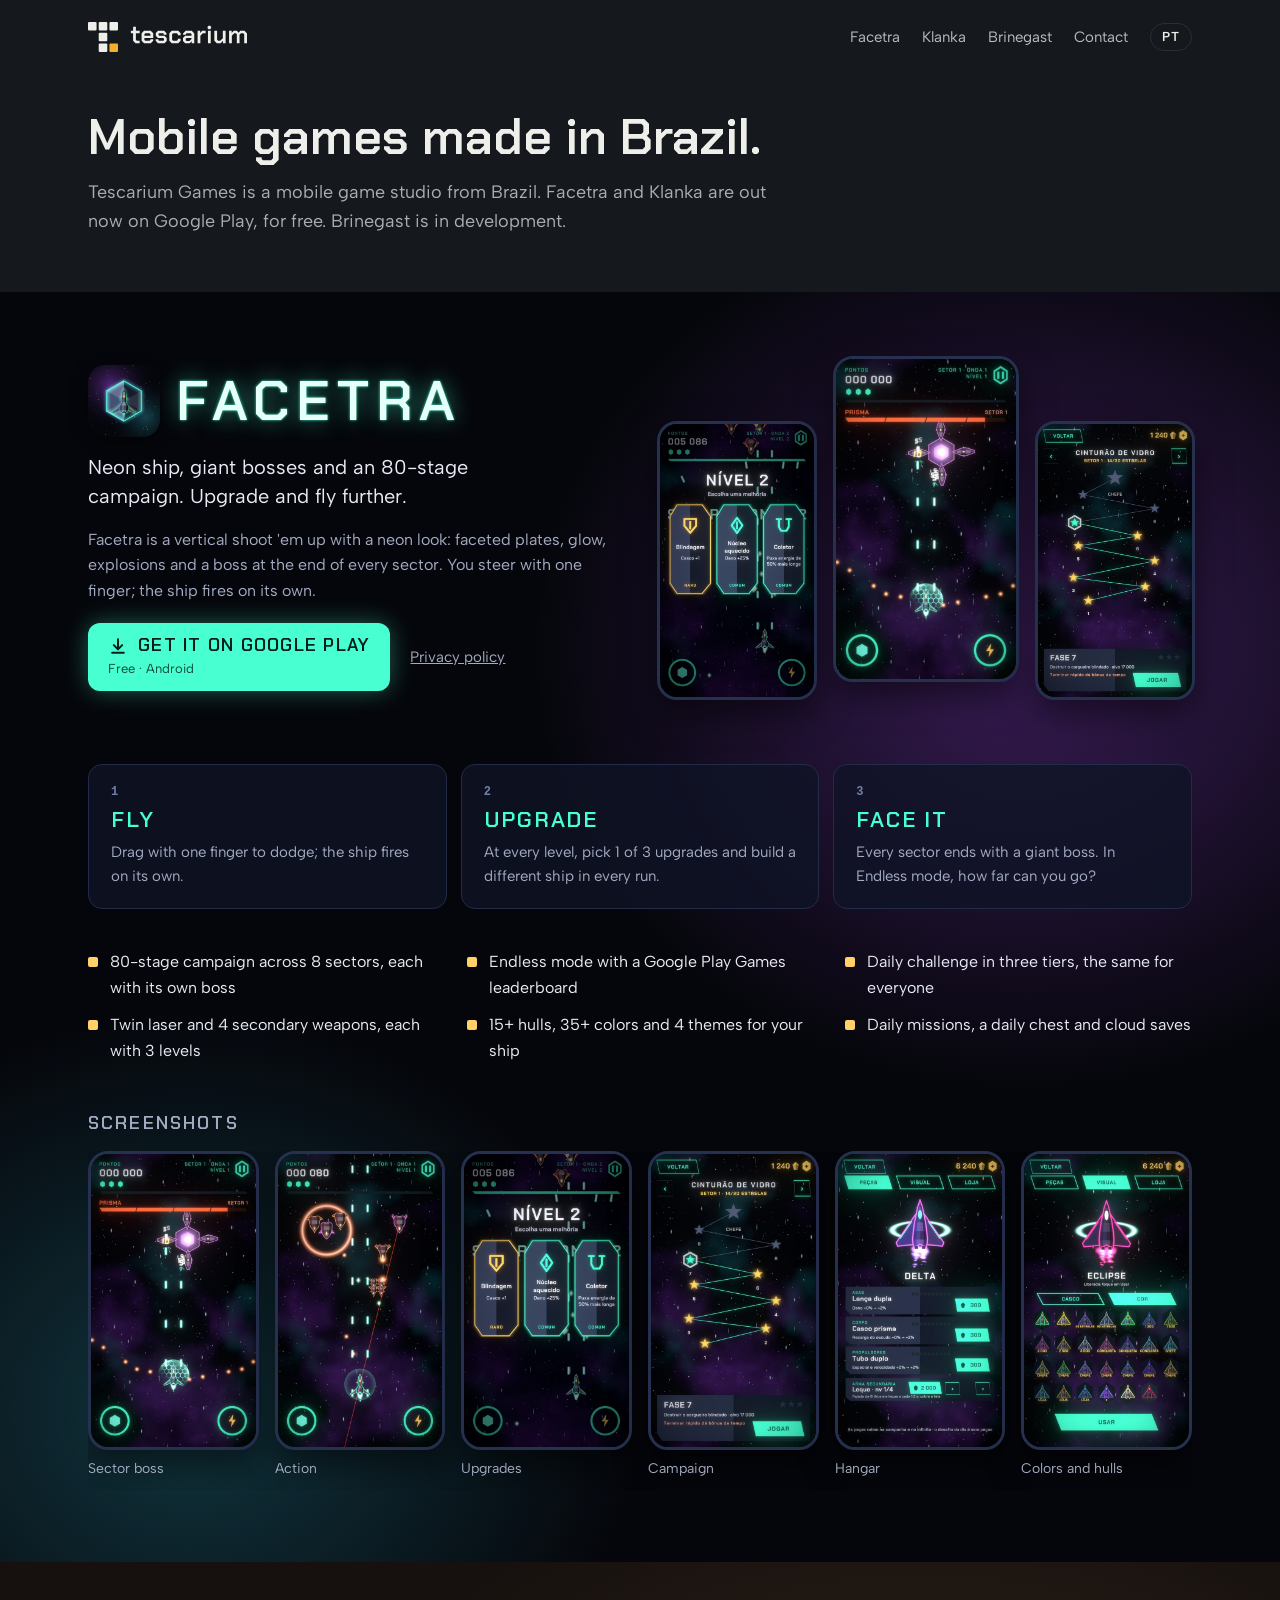
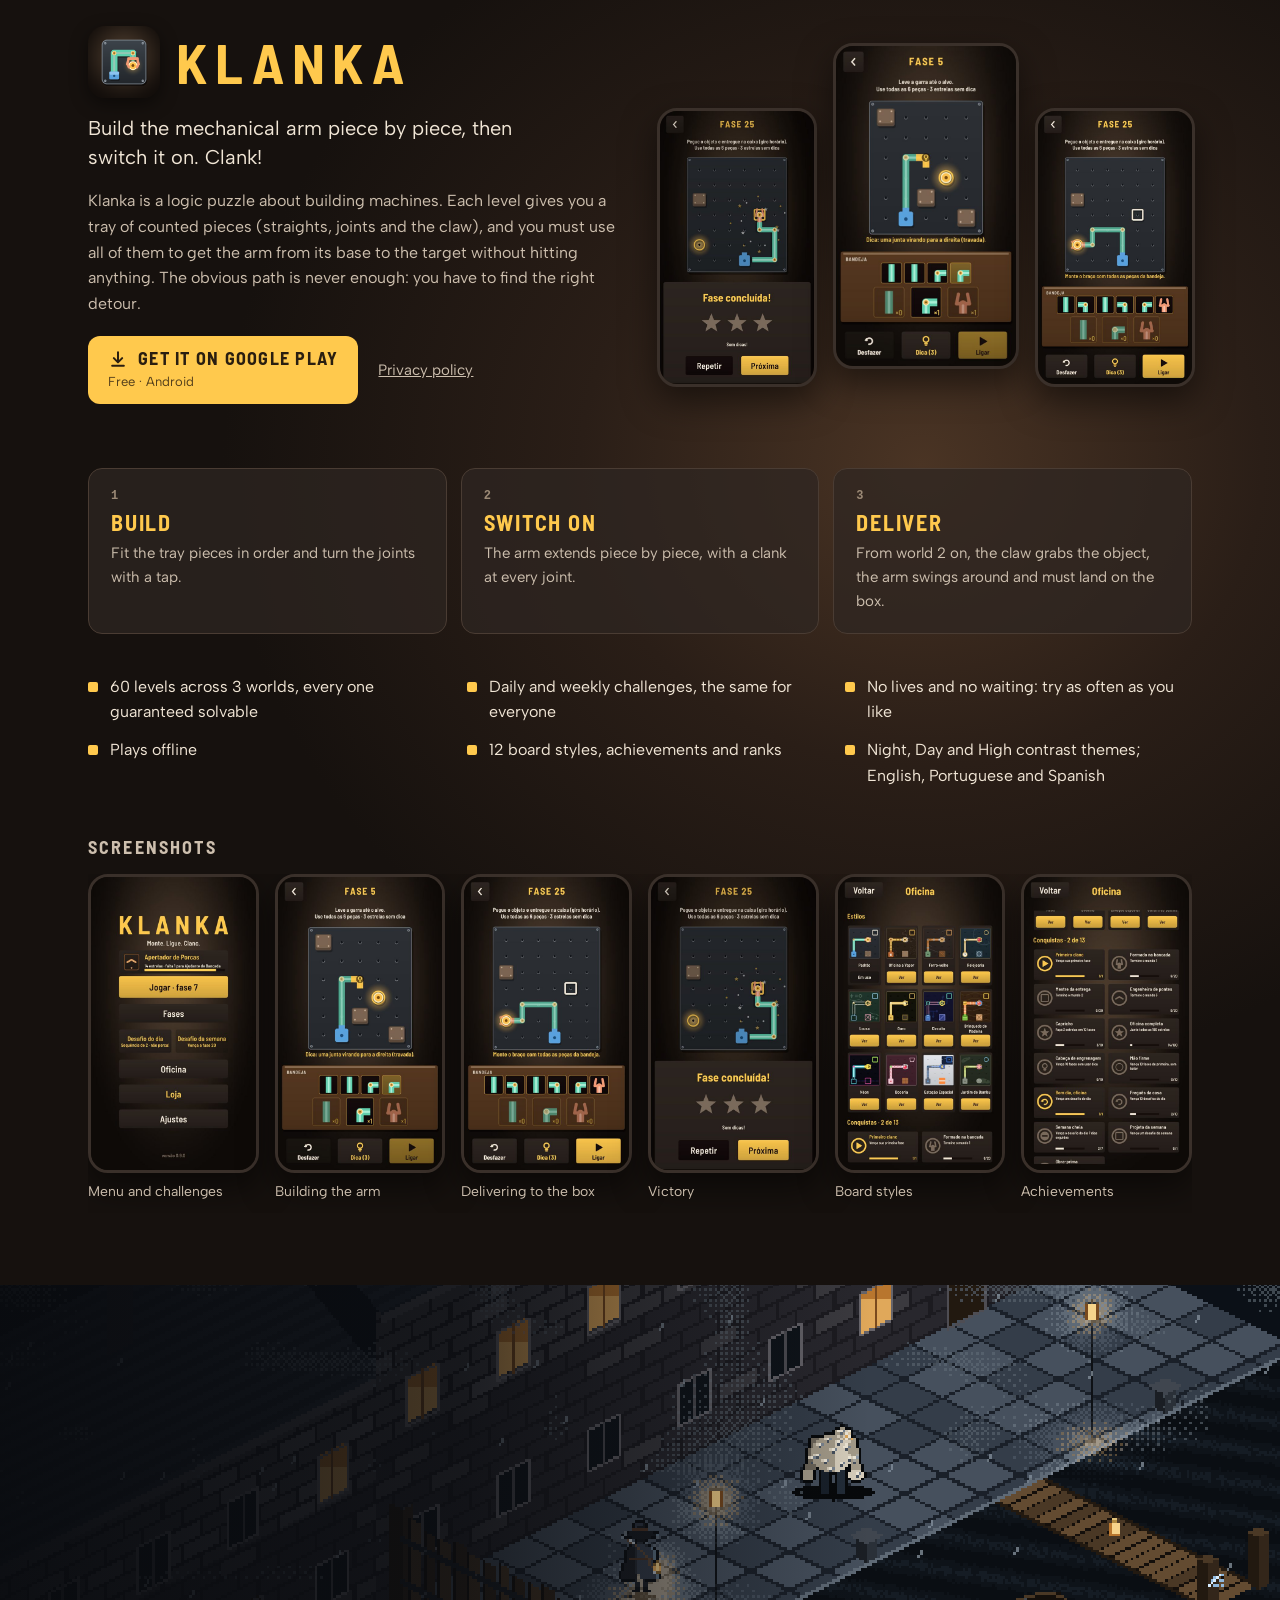
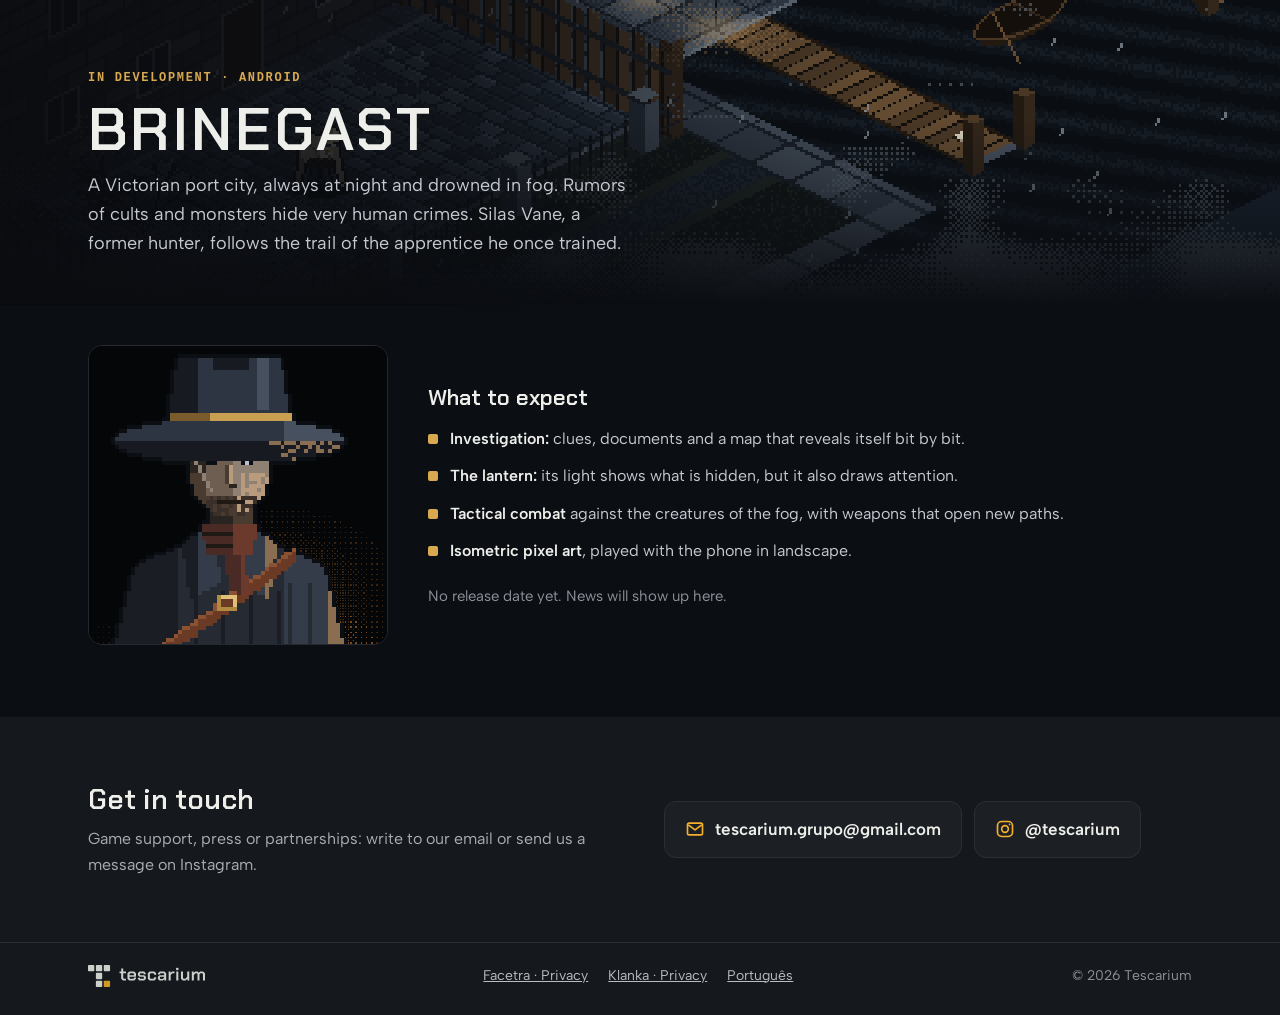
==== commit ecf5bd0f: "site: Facetra no topo e páginas de teste viram link da Google Play - Página inicial (pt e en): Facet" ====
--- a/en/index.html
+++ b/en/index.html
@@ -3,16 +3,16 @@
 <head>
 <meta charset="utf-8">
 <meta name="viewport" content="width=device-width, initial-scale=1">
-<title>Tescarium Games · Klanka, Facetra and Brinegast</title>
-<meta name="description" content="Independent mobile game studio from Brazil. Klanka, a puzzle about building mechanical arms, is out now on Google Play. Facetra, a neon shoot 'em up, is out on Google Play too. Brinegast, a gothic horror game in pixel art, is in development.">
+<title>Tescarium Games · Facetra, Klanka and Brinegast</title>
+<meta name="description" content="Independent mobile game studio from Brazil. Facetra, a neon shoot 'em up, and Klanka, a puzzle about building mechanical arms, are out now on Google Play. Brinegast, a gothic horror game in pixel art, is in development.">
 <link rel="canonical" href="https://tescarium.github.io/en/">
 <link rel="alternate" hreflang="pt-BR" href="https://tescarium.github.io/">
 <link rel="alternate" hreflang="en" href="https://tescarium.github.io/en/">
 <link rel="alternate" hreflang="x-default" href="https://tescarium.github.io/en/">
 <meta property="og:type" content="website">
 <meta property="og:site_name" content="Tescarium">
-<meta property="og:title" content="Tescarium Games · Klanka, Facetra and Brinegast">
-<meta property="og:description" content="Klanka and Facetra are out now on Google Play. Brinegast is in development.">
+<meta property="og:title" content="Tescarium Games · Facetra, Klanka and Brinegast">
+<meta property="og:description" content="Facetra and Klanka are out now on Google Play. Brinegast is in development.">
 <meta property="og:url" content="https://tescarium.github.io/en/">
 <meta property="og:image" content="https://tescarium.github.io/img/og.jpg">
 <meta property="og:image:width" content="1200">
@@ -33,8 +33,8 @@
 <header class="wrap top">
   <a class="logo" href="/en/" aria-label="Tescarium, home"><img src="/img/logo-horizontal-negativo.svg" alt="Tescarium" width="1187" height="224"></a>
   <nav aria-label="Sections">
+    <a href="#facetra">Facetra</a>
     <a href="#klanka">Klanka</a>
-    <a href="#facetra">Facetra</a>
     <a class="opt" href="#brinegast">Brinegast</a>
     <a class="sec" href="#contact">Contact</a>
     <a class="lang" href="/" hreflang="pt-BR" lang="pt-BR">PT</a>
@@ -45,7 +45,57 @@
   <section class="wrap studio">
     <!-- Headline changed when Facetra launched (2026-11-10). -->
     <h1>Mobile games made in Brazil.</h1>
-    <p>Tescarium Games is a mobile game studio from Brazil. Klanka and Facetra are out now on Google Play, for free. Brinegast is in development.</p>
+    <p>Tescarium Games is a mobile game studio from Brazil. Facetra and Klanka are out now on Google Play, for free. Brinegast is in development.</p>
+  </section>
+
+  <!-- ===== FACETRA ===== -->
+  <section class="jogo facetra" id="facetra" aria-labelledby="facetra-title">
+    <div class="wrap">
+      <div class="g-hero">
+        <div class="g-text">
+          <div class="g-name"><img src="/img/facetra-icone.png" alt="" width="256" height="256"><h2 id="facetra-title">FACETRA</h2></div>
+          <p class="g-lead">Neon ship, giant bosses and an 80-stage campaign. Upgrade and fly further.</p>
+          <p class="g-desc">Facetra is a vertical shoot 'em up with a neon look: faceted plates, glow, explosions and a boss at the end of every sector. You steer with one finger; the ship fires on its own.</p>
+          <div class="g-actions">
+            <!-- Published on Google Play on 2026-11-10. -->
+            <a class="cta" href="https://play.google.com/store/apps/details?id=com.tescarium.facetra"><b><svg viewBox="0 0 24 24" fill="none" stroke="currentColor" stroke-width="2.4" stroke-linecap="round" stroke-linejoin="round" aria-hidden="true"><path d="M12 4v11M7 11l5 5 5-5M5 20h14"/></svg>Get it on Google Play</b><small>Free · Android</small></a>
+            <a href="/facetra/privacidade/#en">Privacy policy</a>
+          </div>
+        </div>
+        <div class="phones">
+          <img class="phone" src="/img/facetra-03.jpg" alt="Picking 1 of 3 upgrades after leveling up" width="540" height="960">
+          <img class="phone mid" src="/img/facetra-01.jpg" alt="Fighting the Prisma boss, with the ship's shield up" width="540" height="960">
+          <img class="phone" src="/img/facetra-04.jpg" alt="Campaign map with the sector's stages" width="540" height="960">
+        </div>
+      </div>
+
+      <div class="g-how">
+        <div class="step"><i>1</i><b>Fly</b><span>Drag with one finger to dodge; the ship fires on its own.</span></div>
+        <div class="step"><i>2</i><b>Upgrade</b><span>At every level, pick 1 of 3 upgrades and build a different ship in every run.</span></div>
+        <div class="step"><i>3</i><b>Face it</b><span>Every sector ends with a giant boss. In Endless mode, how far can you go?</span></div>
+      </div>
+
+      <ul class="g-feats">
+        <li>80-stage campaign across 8 sectors, each with its own boss</li>
+        <li>Endless mode with a Google Play Games leaderboard</li>
+        <li>Daily challenge in three tiers, the same for everyone</li>
+        <li>Twin laser and 4 secondary weapons, each with 3 levels</li>
+        <li>15+ hulls, 35+ colors and 4 themes for your ship</li>
+        <li>Daily missions, a daily chest and cloud saves</li>
+      </ul>
+
+      <div class="g-shots">
+        <h3>Screenshots</h3>
+        <div class="shots">
+          <figure><img class="phone" src="/img/facetra-01.jpg" alt="" width="540" height="960" loading="lazy"><figcaption>Sector boss</figcaption></figure>
+          <figure><img class="phone" src="/img/facetra-02.jpg" alt="" width="540" height="960" loading="lazy"><figcaption>Action</figcaption></figure>
+          <figure><img class="phone" src="/img/facetra-03.jpg" alt="" width="540" height="960" loading="lazy"><figcaption>Upgrades</figcaption></figure>
+          <figure><img class="phone" src="/img/facetra-04.jpg" alt="" width="540" height="960" loading="lazy"><figcaption>Campaign</figcaption></figure>
+          <figure><img class="phone" src="/img/facetra-05.jpg" alt="" width="540" height="960" loading="lazy"><figcaption>Hangar</figcaption></figure>
+          <figure><img class="phone" src="/img/facetra-06.jpg" alt="" width="540" height="960" loading="lazy"><figcaption>Colors and hulls</figcaption></figure>
+        </div>
+      </div>
+    </div>
   </section>
 
   <!-- ===== KLANKA ===== -->
@@ -53,7 +103,7 @@
     <div class="wrap">
       <div class="g-hero">
         <div class="g-text">
-          <div class="g-name"><img src="/img/klanka-icone.png" alt="" width="512" height="512"><h2 id="klanka-title">KLANKA</h2></div>
+          <div class="g-name"><img src="/img/klanka-icone.png" alt="" width="512" height="512" loading="lazy"><h2 id="klanka-title">KLANKA</h2></div>
           <p class="g-lead">Build the mechanical arm piece by piece, then switch it on. Clank!</p>
           <p class="g-desc">Klanka is a logic puzzle about building machines. Each level gives you a tray of counted pieces (straights, joints and the claw), and you must use all of them to get the arm from its base to the target without hitting anything. The obvious path is never enough: you have to find the right detour.</p>
           <div class="g-actions">
@@ -63,9 +113,9 @@
           </div>
         </div>
         <div class="phones">
-          <img class="phone" src="/img/klanka-04.jpg" alt="Victory screen with three stars" width="540" height="960">
-          <img class="phone mid" src="/img/klanka-02.jpg" alt="Level 5: building the arm on the grid, with the tray of pieces below" width="540" height="960">
-          <img class="phone" src="/img/klanka-03.jpg" alt="World 2 level: the arm delivers the object to the box" width="540" height="960">
+          <img class="phone" src="/img/klanka-04.jpg" alt="Victory screen with three stars" width="540" height="960" loading="lazy">
+          <img class="phone mid" src="/img/klanka-02.jpg" alt="Level 5: building the arm on the grid, with the tray of pieces below" width="540" height="960" loading="lazy">
+          <img class="phone" src="/img/klanka-03.jpg" alt="World 2 level: the arm delivers the object to the box" width="540" height="960" loading="lazy">
         </div>
       </div>
 
@@ -93,56 +143,6 @@
           <figure><img class="phone" src="/img/klanka-04.jpg" alt="" width="540" height="960" loading="lazy"><figcaption>Victory</figcaption></figure>
           <figure><img class="phone" src="/img/klanka-05.jpg" alt="" width="540" height="960" loading="lazy"><figcaption>Board styles</figcaption></figure>
           <figure><img class="phone" src="/img/klanka-06.jpg" alt="" width="540" height="960" loading="lazy"><figcaption>Achievements</figcaption></figure>
-        </div>
-      </div>
-    </div>
-  </section>
-
-  <!-- ===== FACETRA ===== -->
-  <section class="jogo facetra" id="facetra" aria-labelledby="facetra-title">
-    <div class="wrap">
-      <div class="g-hero">
-        <div class="g-text">
-          <div class="g-name"><img src="/img/facetra-icone.png" alt="" width="256" height="256" loading="lazy"><h2 id="facetra-title">FACETRA</h2></div>
-          <p class="g-lead">Neon ship, giant bosses and an 80-stage campaign. Upgrade and fly further.</p>
-          <p class="g-desc">Facetra is a vertical shoot 'em up with a neon look: faceted plates, glow, explosions and a boss at the end of every sector. You steer with one finger; the ship fires on its own.</p>
-          <div class="g-actions">
-            <!-- Published on Google Play on 2026-11-10. -->
-            <a class="cta" href="https://play.google.com/store/apps/details?id=com.tescarium.facetra"><b><svg viewBox="0 0 24 24" fill="none" stroke="currentColor" stroke-width="2.4" stroke-linecap="round" stroke-linejoin="round" aria-hidden="true"><path d="M12 4v11M7 11l5 5 5-5M5 20h14"/></svg>Get it on Google Play</b><small>Free · Android</small></a>
-            <a href="/facetra/privacidade/#en">Privacy policy</a>
-          </div>
-        </div>
-        <div class="phones">
-          <img class="phone" src="/img/facetra-03.jpg" alt="Picking 1 of 3 upgrades after leveling up" width="540" height="960" loading="lazy">
-          <img class="phone mid" src="/img/facetra-01.jpg" alt="Fighting the Prisma boss, with the ship's shield up" width="540" height="960" loading="lazy">
-          <img class="phone" src="/img/facetra-04.jpg" alt="Campaign map with the sector's stages" width="540" height="960" loading="lazy">
-        </div>
-      </div>
-
-      <div class="g-how">
-        <div class="step"><i>1</i><b>Fly</b><span>Drag with one finger to dodge; the ship fires on its own.</span></div>
-        <div class="step"><i>2</i><b>Upgrade</b><span>At every level, pick 1 of 3 upgrades and build a different ship in every run.</span></div>
-        <div class="step"><i>3</i><b>Face it</b><span>Every sector ends with a giant boss. In Endless mode, how far can you go?</span></div>
-      </div>
-
-      <ul class="g-feats">
-        <li>80-stage campaign across 8 sectors, each with its own boss</li>
-        <li>Endless mode with a Google Play Games leaderboard</li>
-        <li>Daily challenge in three tiers, the same for everyone</li>
-        <li>Twin laser and 4 secondary weapons, each with 3 levels</li>
-        <li>15+ hulls, 35+ colors and 4 themes for your ship</li>
-        <li>Daily missions, a daily chest and cloud saves</li>
-      </ul>
-
-      <div class="g-shots">
-        <h3>Screenshots</h3>
-        <div class="shots">
-          <figure><img class="phone" src="/img/facetra-01.jpg" alt="" width="540" height="960" loading="lazy"><figcaption>Sector boss</figcaption></figure>
-          <figure><img class="phone" src="/img/facetra-02.jpg" alt="" width="540" height="960" loading="lazy"><figcaption>Action</figcaption></figure>
-          <figure><img class="phone" src="/img/facetra-03.jpg" alt="" width="540" height="960" loading="lazy"><figcaption>Upgrades</figcaption></figure>
-          <figure><img class="phone" src="/img/facetra-04.jpg" alt="" width="540" height="960" loading="lazy"><figcaption>Campaign</figcaption></figure>
-          <figure><img class="phone" src="/img/facetra-05.jpg" alt="" width="540" height="960" loading="lazy"><figcaption>Hangar</figcaption></figure>
-          <figure><img class="phone" src="/img/facetra-06.jpg" alt="" width="540" height="960" loading="lazy"><figcaption>Colors and hulls</figcaption></figure>
         </div>
       </div>
     </div>
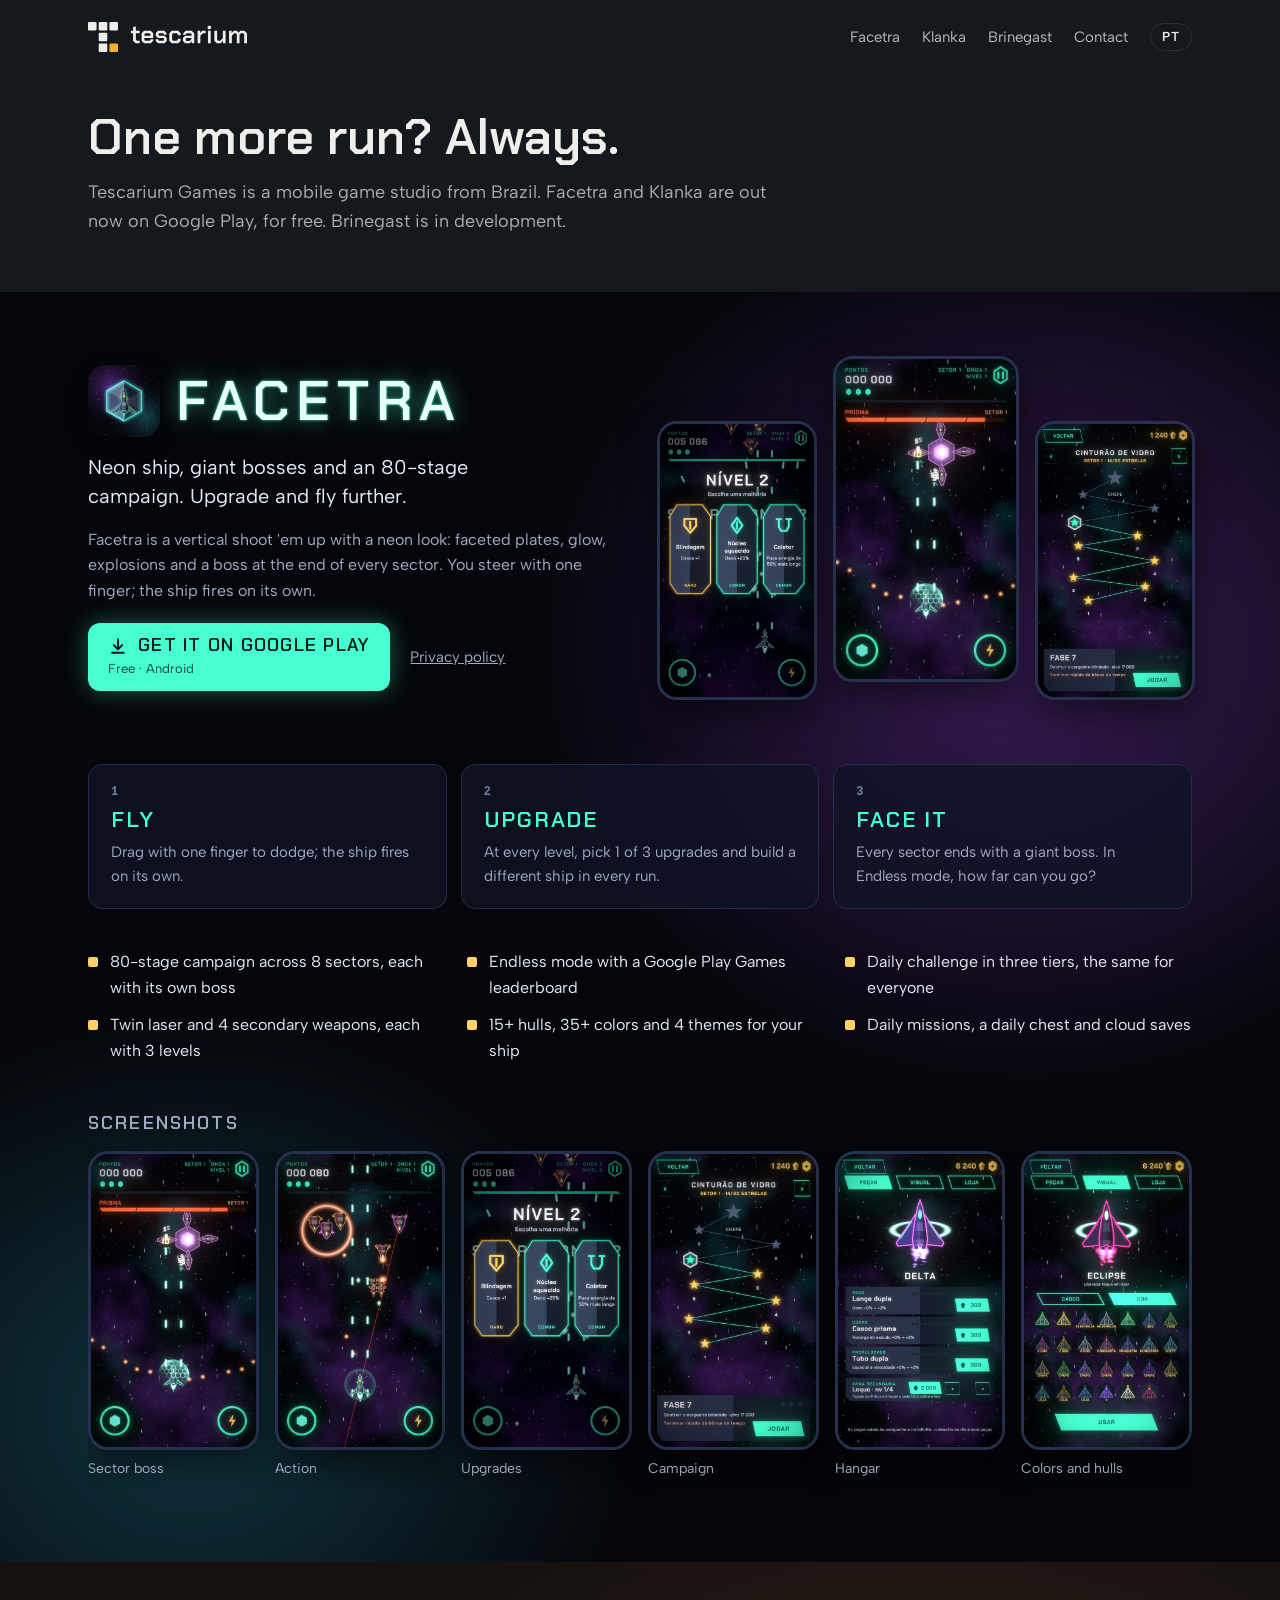
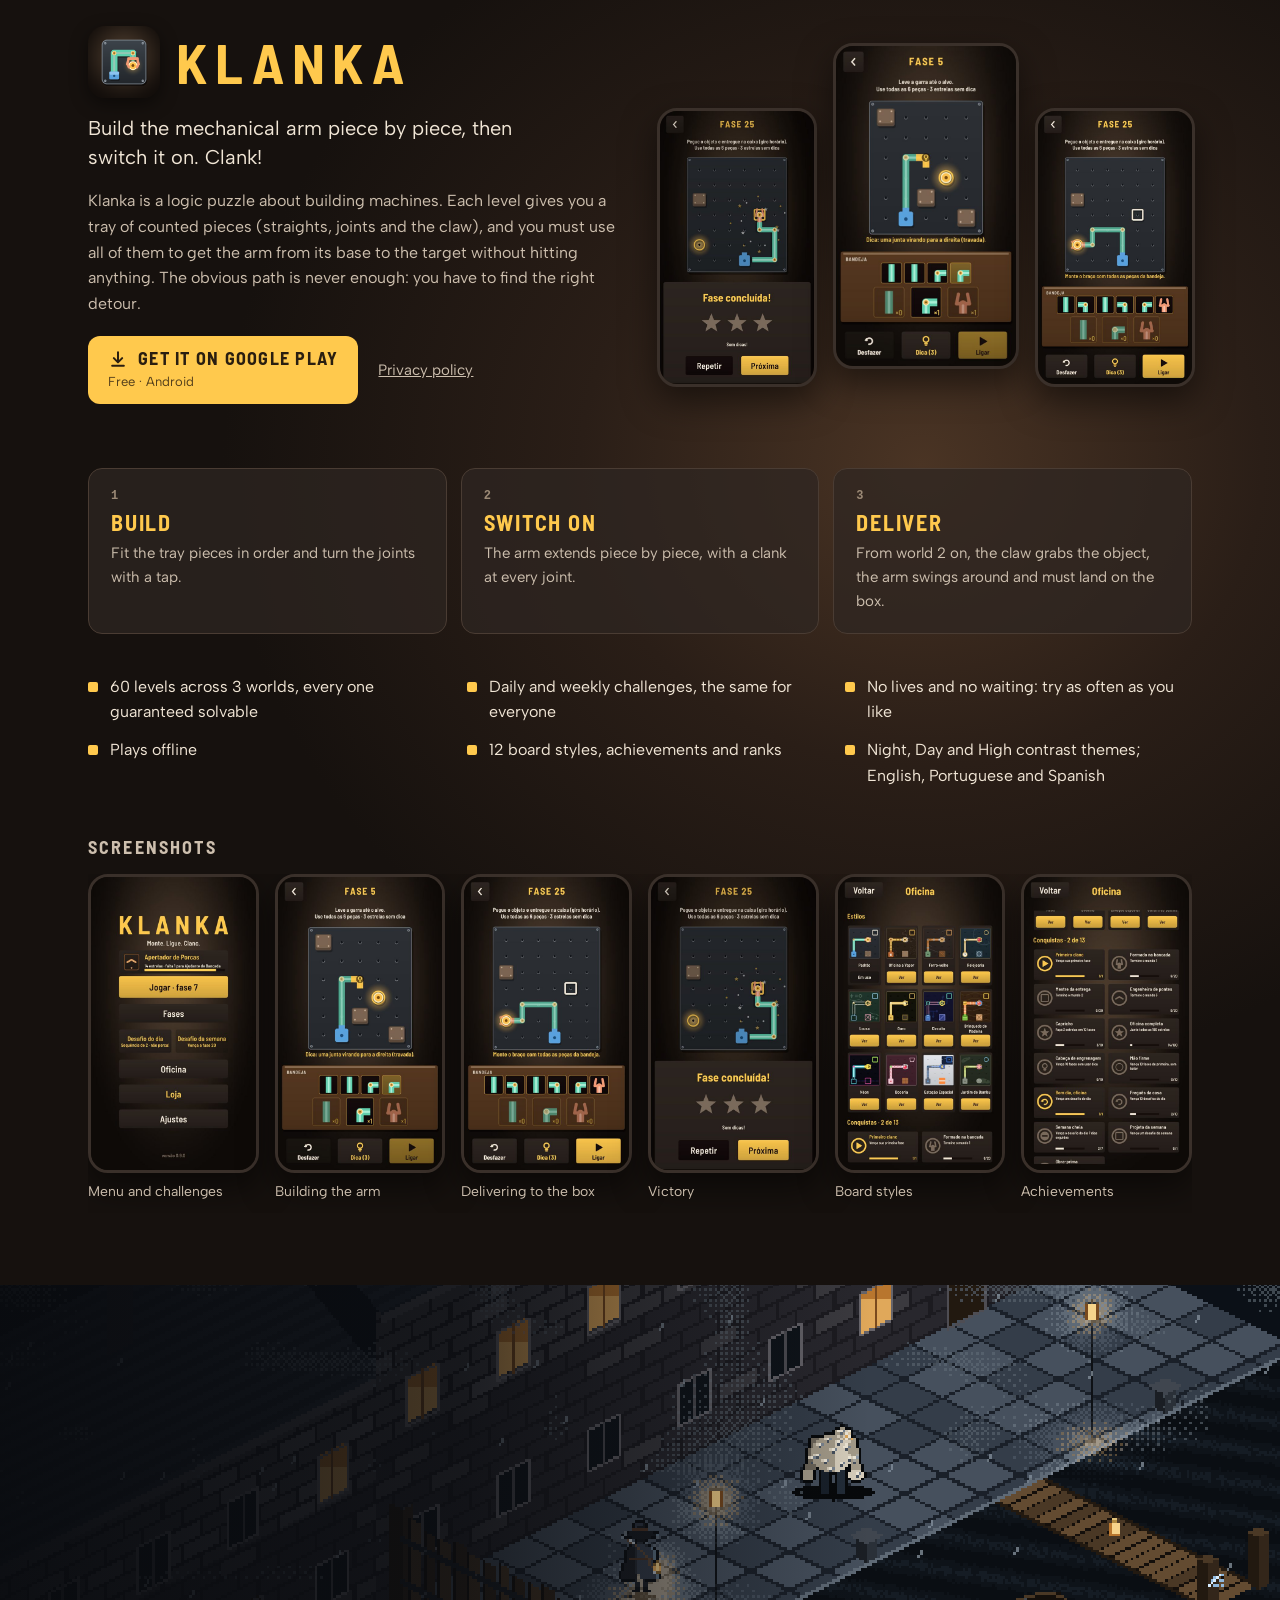
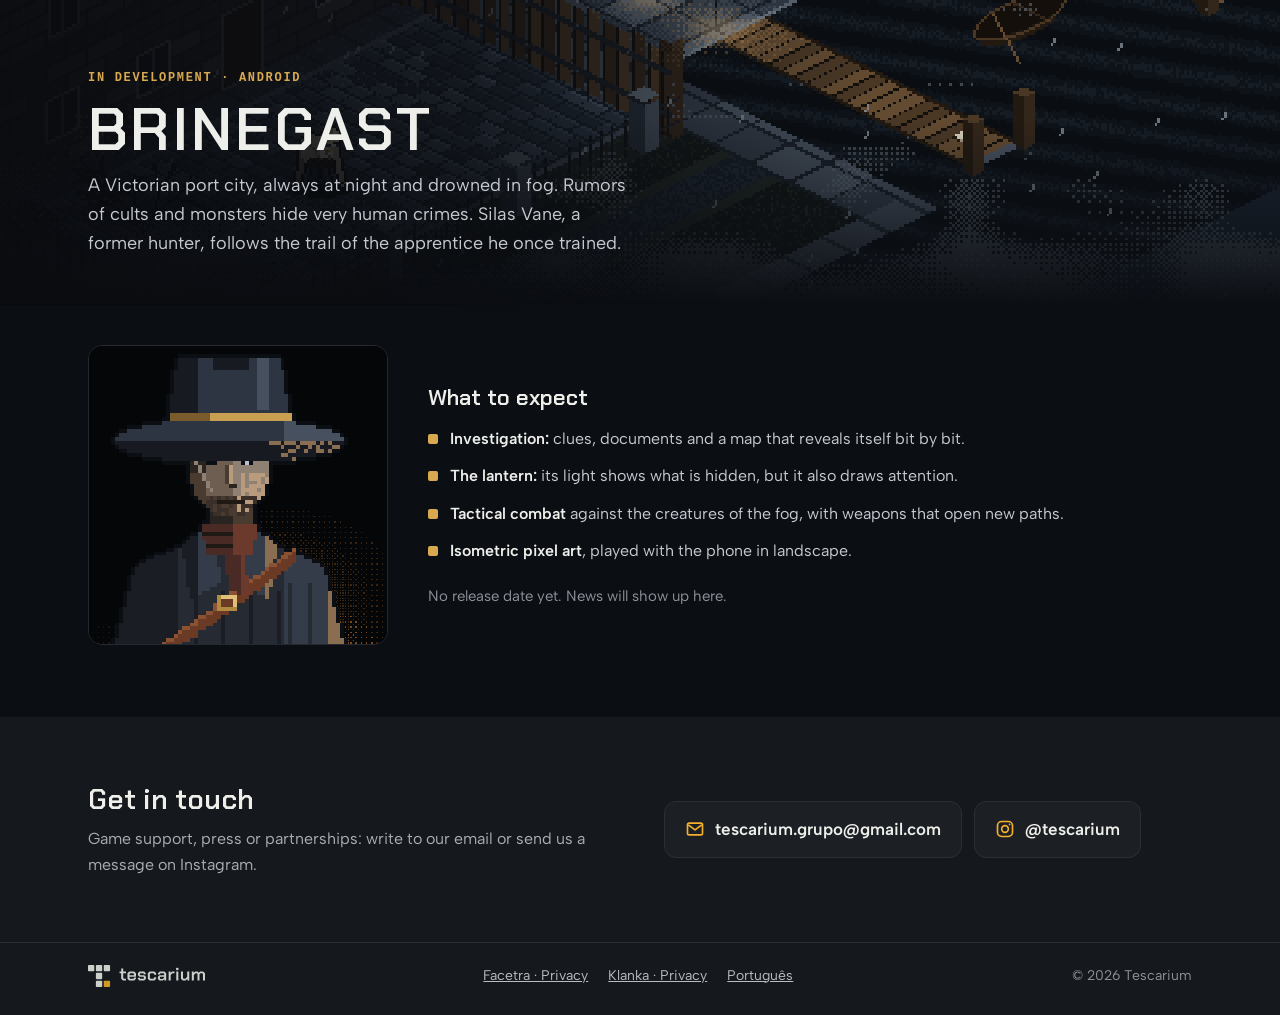
==== commit 258e887a: "site: slogan "Mais uma partida? Sempre." no topo (pt e en) Escolhido pelos usuários em 2026-11-10 no" ====
--- a/en/index.html
+++ b/en/index.html
@@ -43,8 +43,8 @@
 
 <main id="content">
   <section class="wrap studio">
-    <!-- Headline changed when Facetra launched (2026-11-10). -->
-    <h1>Mobile games made in Brazil.</h1>
+    <!-- Slogan chosen on 2026-11-10 (before: "Mobile games made in Brazil."). -->
+    <h1>One more run? Always.</h1>
     <p>Tescarium Games is a mobile game studio from Brazil. Facetra and Klanka are out now on Google Play, for free. Brinegast is in development.</p>
   </section>
 
